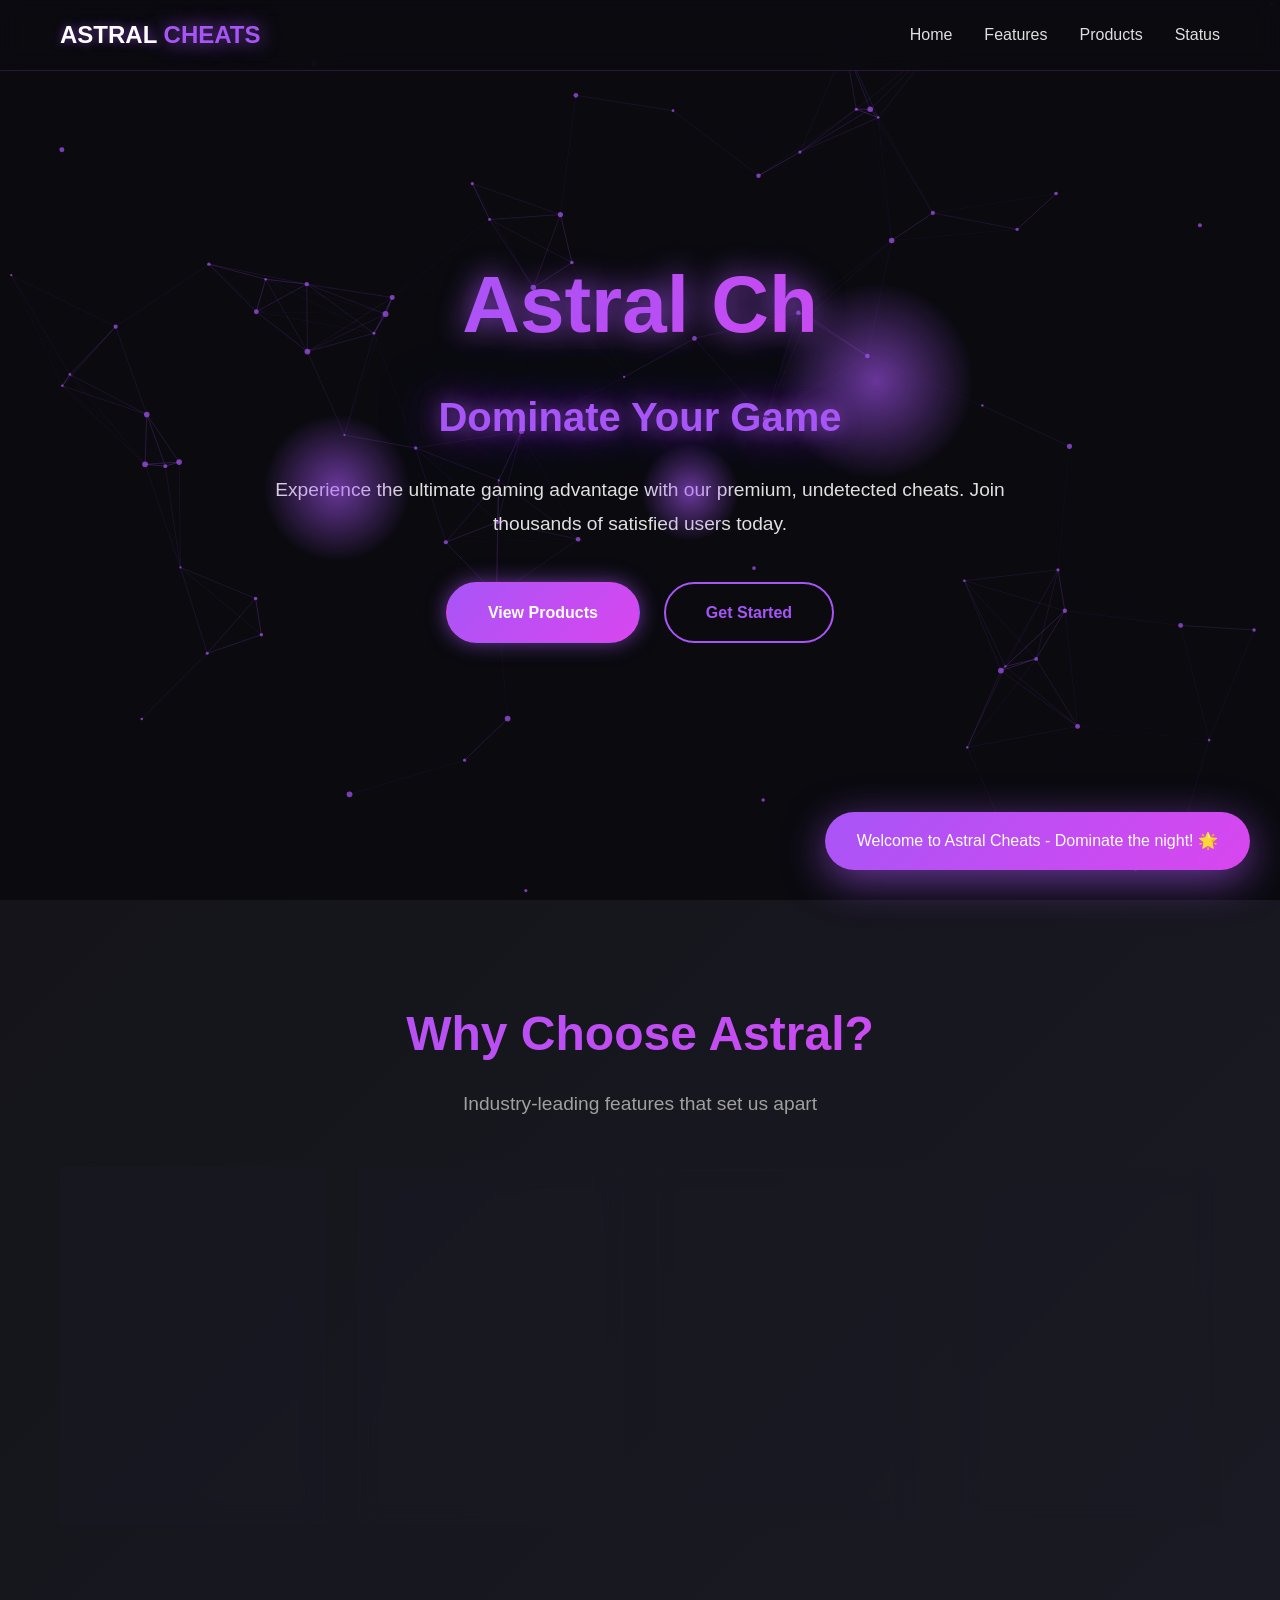
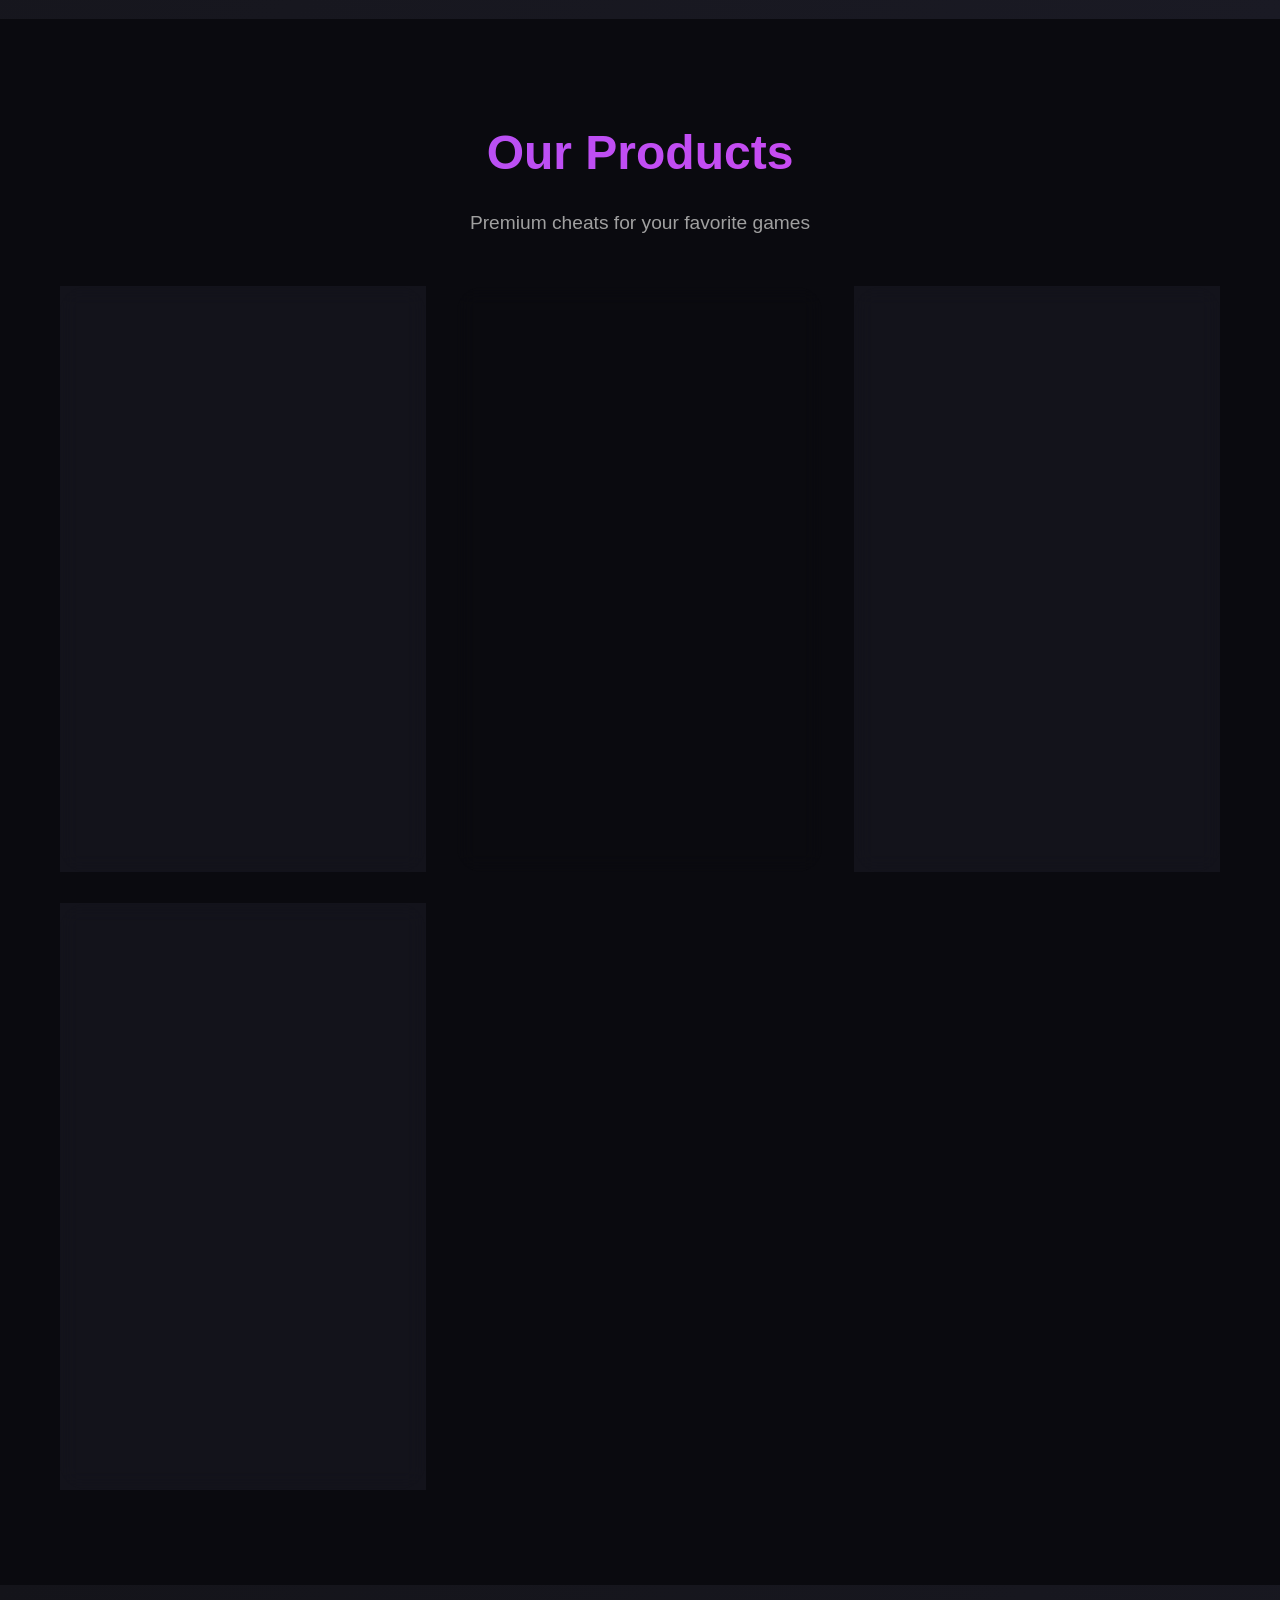
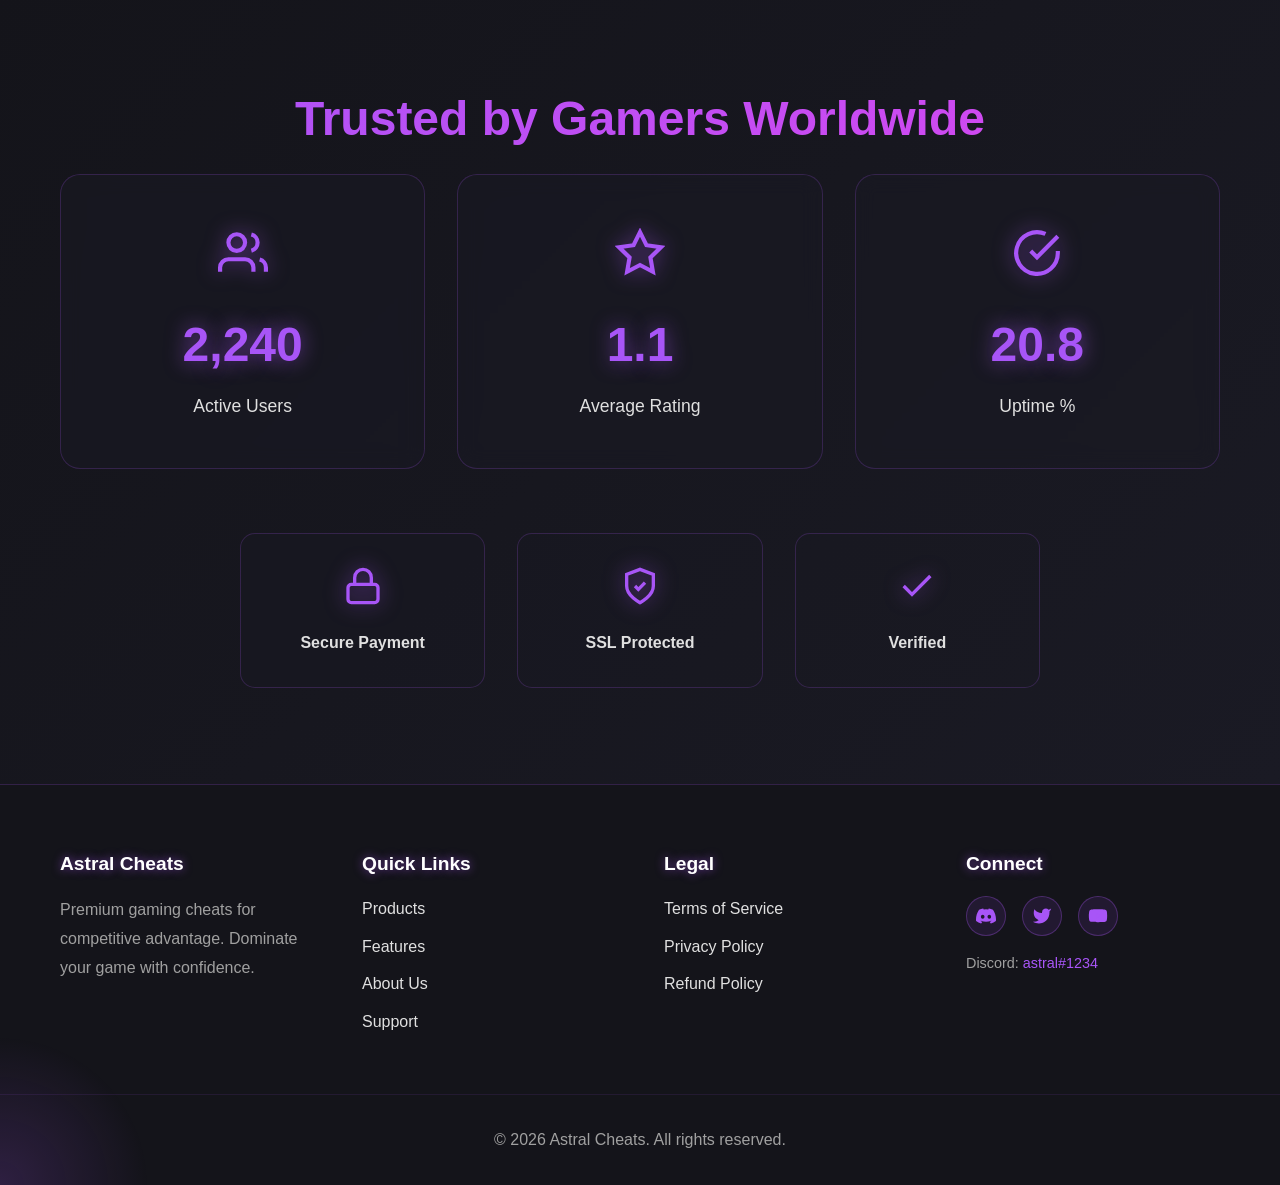
==== index.html @ a7a1352c "Add admin panel and status page with product management Co-authored-by: KonvyBBy <207408512+KonvyBBy" ====
<!DOCTYPE html>
<html lang="en">
<head>
    <meta charset="UTF-8">
    <meta name="viewport" content="width=device-width, initial-scale=1.0">
    <meta name="description" content="Astral Cheats - Premium gaming cheats with undetected features, 24/7 support, and regular updates. Dominate your game today!">
    <meta name="keywords" content="gaming cheats, undetected cheats, fortnite, valorant, apex legends, warzone">
    <meta name="author" content="Astral Cheats">
    <title>Astral Cheats - Dominate Your Game</title>
    <link rel="stylesheet" href="css/styles.css">
</head>
<body>
    <!-- Navigation -->
    <nav class="navbar" id="navbar">
        <div class="container nav-container">
            <div class="logo">
                <span class="logo-text">ASTRAL</span>
                <span class="logo-accent">CHEATS</span>
            </div>
            <ul class="nav-menu">
                <li><a href="#home" class="nav-link">Home</a></li>
                <li><a href="#features" class="nav-link">Features</a></li>
                <li><a href="#products" class="nav-link">Products</a></li>
                <li><a href="status.html" class="nav-link">Status</a></li>
            </ul>
        </div>
    </nav>

    <!-- Particle Background -->
    <canvas id="particles-canvas"></canvas>

    <!-- Hero Section -->
    <section id="home" class="hero">
        <div class="container hero-container">
            <div class="hero-content fade-in">
                <h1 class="hero-title">
                    <span class="typing-text">Astral Cheats</span>
                </h1>
                <h2 class="hero-subtitle glow-text">Dominate Your Game</h2>
                <p class="hero-description">Experience the ultimate gaming advantage with our premium, undetected cheats. Join thousands of satisfied users today.</p>
                <div class="hero-buttons">
                    <a href="#products" class="btn btn-primary pulse-glow">View Products</a>
                    <a href="#features" class="btn btn-secondary">Get Started</a>
                </div>
            </div>
            <div class="hero-decoration">
                <div class="floating-element element-1"></div>
                <div class="floating-element element-2"></div>
                <div class="floating-element element-3"></div>
            </div>
        </div>
    </section>

    <!-- Features Section -->
    <section id="features" class="features">
        <div class="container">
            <h2 class="section-title fade-in-up">Why Choose Astral?</h2>
            <p class="section-subtitle fade-in-up">Industry-leading features that set us apart</p>
            <div class="features-grid">
                <div class="feature-card fade-in-up" data-delay="0">
                    <div class="feature-icon">
                        <svg xmlns="http://www.w3.org/2000/svg" viewBox="0 0 24 24" fill="none" stroke="currentColor" stroke-width="2">
                            <path d="M12 22s8-4 8-10V5l-8-3-8 3v7c0 6 8 10 8 10z"/>
                        </svg>
                    </div>
                    <h3 class="feature-title">Undetected</h3>
                    <p class="feature-description">Advanced anti-cheat bypass technology keeps you safe while dominating the competition.</p>
                </div>
                <div class="feature-card fade-in-up" data-delay="1">
                    <div class="feature-icon">
                        <svg xmlns="http://www.w3.org/2000/svg" viewBox="0 0 24 24" fill="none" stroke="currentColor" stroke-width="2">
                            <circle cx="12" cy="12" r="10"/>
                            <polyline points="12 6 12 12 16 14"/>
                        </svg>
                    </div>
                    <h3 class="feature-title">24/7 Support</h3>
                    <p class="feature-description">Our dedicated support team is always available to help you with any questions or issues.</p>
                </div>
                <div class="feature-card fade-in-up" data-delay="2">
                    <div class="feature-icon">
                        <svg xmlns="http://www.w3.org/2000/svg" viewBox="0 0 24 24" fill="none" stroke="currentColor" stroke-width="2">
                            <polyline points="23 6 13.5 15.5 8.5 10.5 1 18"/>
                            <polyline points="17 6 23 6 23 12"/>
                        </svg>
                    </div>
                    <h3 class="feature-title">Regular Updates</h3>
                    <p class="feature-description">Constant updates and improvements to stay ahead of game patches and anti-cheat systems.</p>
                </div>
                <div class="feature-card fade-in-up" data-delay="3">
                    <div class="feature-icon">
                        <svg xmlns="http://www.w3.org/2000/svg" viewBox="0 0 24 24" fill="none" stroke="currentColor" stroke-width="2">
                            <path d="M14 2H6a2 2 0 0 0-2 2v16a2 2 0 0 0 2 2h12a2 2 0 0 0 2-2V8z"/>
                            <polyline points="14 2 14 8 20 8"/>
                            <line x1="16" y1="13" x2="8" y2="13"/>
                            <line x1="16" y1="17" x2="8" y2="17"/>
                            <polyline points="10 9 9 9 8 9"/>
                        </svg>
                    </div>
                    <h3 class="feature-title">Easy to Use</h3>
                    <p class="feature-description">Simple and intuitive interface with detailed guides to get you started in minutes.</p>
                </div>
            </div>
        </div>
    </section>

    <!-- Products Showcase -->
    <section id="products" class="products">
        <div class="container">
            <h2 class="section-title fade-in-up">Our Products</h2>
            <p class="section-subtitle fade-in-up">Premium cheats for your favorite games</p>
            <div class="products-grid">
                <div class="product-card fade-in-up" data-delay="0">
                    <div class="product-badge">Popular</div>
                    <div class="product-header">
                        <h3 class="product-title">Fortnite</h3>
                    </div>
                    <ul class="product-features">
                        <li>Aimbot with customizable FOV</li>
                        <li>ESP & Wallhacks</li>
                        <li>No Recoil & No Spread</li>
                        <li>Radar & Player Info</li>
                        <li>Auto-update system</li>
                    </ul>
                    <div class="product-price">
                        <span class="price-amount">$29.99</span>
                        <span class="price-period">/month</span>
                    </div>
                    <a href="#" class="btn btn-product">View Details</a>
                </div>
                <div class="product-card fade-in-up featured" data-delay="1">
                    <div class="product-badge featured-badge">Featured</div>
                    <div class="product-header">
                        <h3 class="product-title">Valorant</h3>
                    </div>
                    <ul class="product-features">
                        <li>Advanced Triggerbot</li>
                        <li>Bone Aimbot (Head/Body)</li>
                        <li>Agent ESP & Abilities</li>
                        <li>Recoil Control System</li>
                        <li>Stream-proof mode</li>
                    </ul>
                    <div class="product-price">
                        <span class="price-amount">$39.99</span>
                        <span class="price-period">/month</span>
                    </div>
                    <a href="#" class="btn btn-product">View Details</a>
                </div>
                <div class="product-card fade-in-up" data-delay="2">
                    <div class="product-badge">New</div>
                    <div class="product-header">
                        <h3 class="product-title">Apex Legends</h3>
                    </div>
                    <ul class="product-features">
                        <li>Smart Aimbot with prediction</li>
                        <li>Legend ESP & Health bars</li>
                        <li>Loot ESP with filters</li>
                        <li>Glow effects</li>
                        <li>Speed hack & fly mode</li>
                    </ul>
                    <div class="product-price">
                        <span class="price-amount">$34.99</span>
                        <span class="price-period">/month</span>
                    </div>
                    <a href="#" class="btn btn-product">View Details</a>
                </div>
                <div class="product-card fade-in-up" data-delay="3">
                    <div class="product-badge">Updated</div>
                    <div class="product-header">
                        <h3 class="product-title">Warzone</h3>
                    </div>
                    <ul class="product-features">
                        <li>Full ESP suite</li>
                        <li>Advanced Aimbot</li>
                        <li>2D/3D Radar</li>
                        <li>Vehicle ESP</li>
                        <li>No fog & weather control</li>
                    </ul>
                    <div class="product-price">
                        <span class="price-amount">$32.99</span>
                        <span class="price-period">/month</span>
                    </div>
                    <a href="#" class="btn btn-product">View Details</a>
                </div>
            </div>
        </div>
    </section>

    <!-- Trust Section -->
    <section id="trust" class="trust">
        <div class="container">
            <h2 class="section-title fade-in-up">Trusted by Gamers Worldwide</h2>
            <div class="trust-stats">
                <div class="stat-card fade-in-up" data-delay="0">
                    <div class="stat-icon">
                        <svg xmlns="http://www.w3.org/2000/svg" viewBox="0 0 24 24" fill="none" stroke="currentColor" stroke-width="2">
                            <path d="M17 21v-2a4 4 0 0 0-4-4H5a4 4 0 0 0-4 4v2"/>
                            <circle cx="9" cy="7" r="4"/>
                            <path d="M23 21v-2a4 4 0 0 0-3-3.87"/>
                            <path d="M16 3.13a4 4 0 0 1 0 7.75"/>
                        </svg>
                    </div>
                    <div class="stat-number" data-target="10000">0</div>
                    <div class="stat-label">Active Users</div>
                </div>
                <div class="stat-card fade-in-up" data-delay="1">
                    <div class="stat-icon">
                        <svg xmlns="http://www.w3.org/2000/svg" viewBox="0 0 24 24" fill="none" stroke="currentColor" stroke-width="2">
                            <polygon points="12 2 15.09 8.26 22 9.27 17 14.14 18.18 21.02 12 17.77 5.82 21.02 7 14.14 2 9.27 8.91 8.26 12 2"/>
                        </svg>
                    </div>
                    <div class="stat-number" data-target="4.9">0</div>
                    <div class="stat-label">Average Rating</div>
                </div>
                <div class="stat-card fade-in-up" data-delay="2">
                    <div class="stat-icon">
                        <svg xmlns="http://www.w3.org/2000/svg" viewBox="0 0 24 24" fill="none" stroke="currentColor" stroke-width="2">
                            <path d="M22 11.08V12a10 10 0 1 1-5.93-9.14"/>
                            <polyline points="22 4 12 14.01 9 11.01"/>
                        </svg>
                    </div>
                    <div class="stat-number" data-target="99.9">0</div>
                    <div class="stat-label">Uptime %</div>
                </div>
            </div>
            <div class="trust-badges">
                <div class="badge-card fade-in-up" data-delay="0">
                    <div class="badge-icon">
                        <svg xmlns="http://www.w3.org/2000/svg" viewBox="0 0 24 24" fill="none" stroke="currentColor" stroke-width="2">
                            <rect x="3" y="11" width="18" height="11" rx="2" ry="2"/>
                            <path d="M7 11V7a5 5 0 0 1 10 0v4"/>
                        </svg>
                    </div>
                    <p class="badge-text">Secure Payment</p>
                </div>
                <div class="badge-card fade-in-up" data-delay="1">
                    <div class="badge-icon">
                        <svg xmlns="http://www.w3.org/2000/svg" viewBox="0 0 24 24" fill="none" stroke="currentColor" stroke-width="2">
                            <path d="M12 22s8-4 8-10V5l-8-3-8 3v7c0 6 8 10 8 10z"/>
                            <path d="M9 12l2 2 4-4"/>
                        </svg>
                    </div>
                    <p class="badge-text">SSL Protected</p>
                </div>
                <div class="badge-card fade-in-up" data-delay="2">
                    <div class="badge-icon">
                        <svg xmlns="http://www.w3.org/2000/svg" viewBox="0 0 24 24" fill="none" stroke="currentColor" stroke-width="2">
                            <polyline points="20 6 9 17 4 12"/>
                        </svg>
                    </div>
                    <p class="badge-text">Verified</p>
                </div>
            </div>
        </div>
    </section>

    <!-- Footer -->
    <footer class="footer">
        <div class="container footer-container">
            <div class="footer-section">
                <h4 class="footer-title">Astral Cheats</h4>
                <p class="footer-description">Premium gaming cheats for competitive advantage. Dominate your game with confidence.</p>
            </div>
            <div class="footer-section">
                <h4 class="footer-title">Quick Links</h4>
                <ul class="footer-links">
                    <li><a href="#products">Products</a></li>
                    <li><a href="#features">Features</a></li>
                    <li><a href="#trust">About Us</a></li>
                    <li><a href="#support">Support</a></li>
                </ul>
            </div>
            <div class="footer-section">
                <h4 class="footer-title">Legal</h4>
                <ul class="footer-links">
                    <li><a href="#terms">Terms of Service</a></li>
                    <li><a href="#privacy">Privacy Policy</a></li>
                    <li><a href="#refund">Refund Policy</a></li>
                </ul>
            </div>
            <div class="footer-section">
                <h4 class="footer-title">Connect</h4>
                <div class="social-icons">
                    <a href="#" class="social-icon" aria-label="Discord">
                        <svg xmlns="http://www.w3.org/2000/svg" viewBox="0 0 24 24" fill="currentColor">
                            <path d="M20.317 4.37a19.791 19.791 0 0 0-4.885-1.515a.074.074 0 0 0-.079.037c-.21.375-.444.864-.608 1.25a18.27 18.27 0 0 0-5.487 0a12.64 12.64 0 0 0-.617-1.25a.077.077 0 0 0-.079-.037A19.736 19.736 0 0 0 3.677 4.37a.07.07 0 0 0-.032.027C.533 9.046-.32 13.58.099 18.057a.082.082 0 0 0 .031.057a19.9 19.9 0 0 0 5.993 3.03a.078.078 0 0 0 .084-.028a14.09 14.09 0 0 0 1.226-1.994a.076.076 0 0 0-.041-.106a13.107 13.107 0 0 1-1.872-.892a.077.077 0 0 1-.008-.128a10.2 10.2 0 0 0 .372-.292a.074.074 0 0 1 .077-.01c3.928 1.793 8.18 1.793 12.062 0a.074.074 0 0 1 .078.01c.12.098.246.198.373.292a.077.077 0 0 1-.006.127a12.299 12.299 0 0 1-1.873.892a.077.077 0 0 0-.041.107c.36.698.772 1.362 1.225 1.993a.076.076 0 0 0 .084.028a19.839 19.839 0 0 0 6.002-3.03a.077.077 0 0 0 .032-.054c.5-5.177-.838-9.674-3.549-13.66a.061.061 0 0 0-.031-.03zM8.02 15.33c-1.183 0-2.157-1.085-2.157-2.419c0-1.333.956-2.419 2.157-2.419c1.21 0 2.176 1.096 2.157 2.42c0 1.333-.956 2.418-2.157 2.418zm7.975 0c-1.183 0-2.157-1.085-2.157-2.419c0-1.333.955-2.419 2.157-2.419c1.21 0 2.176 1.096 2.157 2.42c0 1.333-.946 2.418-2.157 2.418z"/>
                        </svg>
                    </a>
                    <a href="#" class="social-icon" aria-label="Twitter">
                        <svg xmlns="http://www.w3.org/2000/svg" viewBox="0 0 24 24" fill="currentColor">
                            <path d="M23 3a10.9 10.9 0 0 1-3.14 1.53 4.48 4.48 0 0 0-7.86 3v1A10.66 10.66 0 0 1 3 4s-4 9 5 13a11.64 11.64 0 0 1-7 2c9 5 20 0 20-11.5a4.5 4.5 0 0 0-.08-.83A7.72 7.72 0 0 0 23 3z"/>
                        </svg>
                    </a>
                    <a href="#" class="social-icon" aria-label="YouTube">
                        <svg xmlns="http://www.w3.org/2000/svg" viewBox="0 0 24 24" fill="currentColor">
                            <path d="M22.54 6.42a2.78 2.78 0 0 0-1.94-2C18.88 4 12 4 12 4s-6.88 0-8.6.46a2.78 2.78 0 0 0-1.94 2A29 29 0 0 0 1 11.75a29 29 0 0 0 .46 5.33A2.78 2.78 0 0 0 3.4 19c1.72.46 8.6.46 8.6.46s6.88 0 8.6-.46a2.78 2.78 0 0 0 1.94-2a29 29 0 0 0 .46-5.25a29 29 0 0 0-.46-5.33z"/>
                            <polygon points="9.75 15.02 15.5 11.75 9.75 8.48 9.75 15.02"/>
                        </svg>
                    </a>
                </div>
                <p class="discord-link">Discord: <span class="copy-discord" data-clipboard="astral#1234">astral#1234</span></p>
            </div>
        </div>
        <div class="footer-bottom">
            <p>&copy; 2026 Astral Cheats. All rights reserved.</p>
        </div>
    </footer>

    <!-- Notification Toast -->
    <div id="notification-toast" class="notification-toast">
        <span id="toast-message"></span>
    </div>

    <!-- Cursor Glow -->
    <div id="cursor-glow"></div>

    <script src="js/script.js"></script>
</body>
</html>
---- css/styles.css ----
/* CSS Variables for Purple Theme */
:root {
    --primary-purple: #a855f7;
    --primary-purple-dark: #9333ea;
    --primary-purple-darker: #7e22ce;
    --accent-purple: #d946ef;
    --accent-pink: #c026d3;
    --bg-primary: #0a0a0f;
    --bg-secondary: #14141a;
    --bg-tertiary: #1a1a24;
    --text-primary: #ffffff;
    --text-secondary: #e0e0e0;
    --text-muted: #a0a0a0;
    --glow-purple: rgba(168, 85, 247, 0.6);
    --glow-purple-strong: rgba(168, 85, 247, 0.9);
    --gradient-primary: linear-gradient(135deg, var(--primary-purple) 0%, var(--accent-purple) 100%);
    --gradient-dark: linear-gradient(135deg, var(--bg-secondary) 0%, var(--bg-tertiary) 100%);
}

/* Reset & Base Styles */
* {
    margin: 0;
    padding: 0;
    box-sizing: border-box;
}

html {
    scroll-behavior: smooth;
    font-size: 16px;
}

body {
    font-family: 'Segoe UI', Tahoma, Geneva, Verdana, sans-serif;
    background-color: var(--bg-primary);
    color: var(--text-secondary);
    line-height: 1.6;
    overflow-x: hidden;
}

/* Particle Canvas Background */
#particles-canvas {
    position: fixed;
    top: 0;
    left: 0;
    width: 100%;
    height: 100%;
    z-index: -1;
    pointer-events: none;
}

/* Cursor Glow Effect */
#cursor-glow {
    position: fixed;
    width: 300px;
    height: 300px;
    border-radius: 50%;
    background: radial-gradient(circle, var(--glow-purple) 0%, transparent 70%);
    pointer-events: none;
    z-index: 9999;
    transform: translate(-50%, -50%);
    opacity: 0.3;
    transition: opacity 0.3s ease;
}

/* Container */
.container {
    max-width: 1200px;
    margin: 0 auto;
    padding: 0 20px;
}

/* Navbar */
.navbar {
    position: fixed;
    top: 0;
    left: 0;
    width: 100%;
    z-index: 1000;
    background: rgba(10, 10, 15, 0.8);
    backdrop-filter: blur(10px);
    border-bottom: 1px solid rgba(168, 85, 247, 0.2);
    transition: all 0.3s ease;
}

.navbar.scrolled {
    background: rgba(10, 10, 15, 0.95);
    box-shadow: 0 4px 20px var(--glow-purple);
}

.nav-container {
    display: flex;
    justify-content: space-between;
    align-items: center;
    padding: 1rem 20px;
}

.logo {
    font-size: 1.5rem;
    font-weight: 700;
}

.logo-text {
    color: var(--text-primary);
    text-shadow: 0 0 10px var(--glow-purple);
}

.logo-accent {
    color: var(--primary-purple);
    text-shadow: 0 0 20px var(--glow-purple-strong);
}

.nav-menu {
    display: flex;
    list-style: none;
    gap: 2rem;
}

.nav-link {
    color: var(--text-secondary);
    text-decoration: none;
    font-weight: 500;
    transition: all 0.3s ease;
    position: relative;
}

.nav-link::after {
    content: '';
    position: absolute;
    bottom: -5px;
    left: 0;
    width: 0;
    height: 2px;
    background: var(--gradient-primary);
    transition: width 0.3s ease;
}

.nav-link:hover {
    color: var(--primary-purple);
    text-shadow: 0 0 10px var(--glow-purple);
}

.nav-link:hover::after {
    width: 100%;
}

/* Hero Section */
.hero {
    min-height: 100vh;
    display: flex;
    align-items: center;
    position: relative;
    padding-top: 80px;
    overflow: hidden;
}

.hero-container {
    position: relative;
    z-index: 1;
}

.hero-content {
    text-align: center;
    max-width: 800px;
    margin: 0 auto;
}

.hero-title {
    font-size: clamp(3rem, 8vw, 5rem);
    font-weight: 900;
    margin-bottom: 1rem;
    color: var(--text-primary);
    text-shadow: 0 0 30px var(--glow-purple-strong);
}

.typing-text {
    display: inline-block;
    background: var(--gradient-primary);
    -webkit-background-clip: text;
    -webkit-text-fill-color: transparent;
    background-clip: text;
    animation: textGlow 2s ease-in-out infinite alternate;
}

.hero-subtitle {
    font-size: clamp(1.5rem, 4vw, 2.5rem);
    font-weight: 700;
    margin-bottom: 1.5rem;
    color: var(--primary-purple);
}

.glow-text {
    text-shadow: 0 0 20px var(--glow-purple),
                 0 0 40px var(--glow-purple),
                 0 0 60px var(--glow-purple);
    animation: pulseGlow 3s ease-in-out infinite;
}

.hero-description {
    font-size: 1.2rem;
    color: var(--text-secondary);
    margin-bottom: 2.5rem;
    line-height: 1.8;
}

.hero-buttons {
    display: flex;
    gap: 1.5rem;
    justify-content: center;
    flex-wrap: wrap;
}

/* Buttons */
.btn {
    display: inline-block;
    padding: 1rem 2.5rem;
    border-radius: 50px;
    text-decoration: none;
    font-weight: 600;
    font-size: 1rem;
    transition: all 0.3s ease;
    position: relative;
    overflow: hidden;
    border: 2px solid transparent;
}

.btn::before {
    content: '';
    position: absolute;
    top: 50%;
    left: 50%;
    width: 0;
    height: 0;
    border-radius: 50%;
    background: rgba(255, 255, 255, 0.1);
    transform: translate(-50%, -50%);
    transition: width 0.6s, height 0.6s;
}

.btn:active::before {
    width: 300px;
    height: 300px;
}

.btn-primary {
    background: var(--gradient-primary);
    color: var(--text-primary);
    box-shadow: 0 0 20px var(--glow-purple);
}

.btn-primary:hover {
    transform: translateY(-3px);
    box-shadow: 0 0 30px var(--glow-purple-strong),
                0 10px 30px rgba(168, 85, 247, 0.3);
}

.btn-secondary {
    background: transparent;
    color: var(--primary-purple);
    border: 2px solid var(--primary-purple);
}

.btn-secondary:hover {
    background: var(--primary-purple);
    color: var(--text-primary);
    box-shadow: 0 0 20px var(--glow-purple);
    transform: translateY(-3px);
}

.btn-product {
    width: 100%;
    background: var(--gradient-primary);
    color: var(--text-primary);
    box-shadow: 0 4px 15px var(--glow-purple);
}

.btn-product:hover {
    transform: translateY(-2px);
    box-shadow: 0 6px 25px var(--glow-purple-strong);
}

.pulse-glow {
    animation: pulseButton 2s ease-in-out infinite;
}

/* Hero Decorations */
.hero-decoration {
    position: absolute;
    top: 0;
    left: 0;
    width: 100%;
    height: 100%;
    pointer-events: none;
}

.floating-element {
    position: absolute;
    border-radius: 50%;
    background: radial-gradient(circle, var(--glow-purple) 0%, transparent 70%);
    animation: float 6s ease-in-out infinite;
}

.element-1 {
    width: 200px;
    height: 200px;
    top: 10%;
    right: 10%;
    animation-delay: 0s;
}

.element-2 {
    width: 150px;
    height: 150px;
    bottom: 20%;
    left: 5%;
    animation-delay: 2s;
}

.element-3 {
    width: 100px;
    height: 100px;
    top: 50%;
    left: 50%;
    animation-delay: 4s;
}

/* Section Styling */
section {
    padding: 6rem 0;
    position: relative;
}

.section-title {
    font-size: clamp(2rem, 5vw, 3rem);
    font-weight: 800;
    text-align: center;
    margin-bottom: 1rem;
    color: var(--text-primary);
    background: var(--gradient-primary);
    -webkit-background-clip: text;
    -webkit-text-fill-color: transparent;
    background-clip: text;
}

.section-subtitle {
    text-align: center;
    font-size: 1.2rem;
    color: var(--text-muted);
    margin-bottom: 3rem;
}

/* Features Section */
.features {
    background: var(--gradient-dark);
}

.features-grid {
    display: grid;
    grid-template-columns: repeat(auto-fit, minmax(250px, 1fr));
    gap: 2rem;
    margin-top: 3rem;
}

.feature-card {
    background: rgba(26, 26, 36, 0.6);
    backdrop-filter: blur(10px);
    border: 1px solid rgba(168, 85, 247, 0.2);
    border-radius: 20px;
    padding: 2.5rem 2rem;
    text-align: center;
    transition: all 0.4s ease;
    position: relative;
    overflow: hidden;
}

.feature-card::before {
    content: '';
    position: absolute;
    top: 0;
    left: 0;
    width: 100%;
    height: 100%;
    background: var(--gradient-primary);
    opacity: 0;
    transition: opacity 0.4s ease;
}

.feature-card:hover {
    transform: translateY(-10px);
    border-color: var(--primary-purple);
    box-shadow: 0 10px 40px var(--glow-purple);
}

.feature-card:hover::before {
    opacity: 0.05;
}

.feature-icon {
    width: 80px;
    height: 80px;
    margin: 0 auto 1.5rem;
    display: flex;
    align-items: center;
    justify-content: center;
    border-radius: 50%;
    background: var(--gradient-primary);
    box-shadow: 0 0 30px var(--glow-purple);
    transition: all 0.4s ease;
}

.feature-card:hover .feature-icon {
    transform: scale(1.1) rotateY(360deg);
}

.feature-icon svg {
    width: 40px;
    height: 40px;
    color: var(--text-primary);
}

.feature-title {
    font-size: 1.5rem;
    font-weight: 700;
    color: var(--text-primary);
    margin-bottom: 1rem;
}

.feature-description {
    color: var(--text-secondary);
    line-height: 1.8;
}

/* Products Section */
.products {
    background: var(--bg-primary);
}

.products-grid {
    display: grid;
    grid-template-columns: repeat(auto-fit, minmax(280px, 1fr));
    gap: 2rem;
    margin-top: 3rem;
}

.product-card {
    background: rgba(26, 26, 36, 0.6);
    backdrop-filter: blur(10px);
    border: 2px solid rgba(168, 85, 247, 0.2);
    border-radius: 25px;
    padding: 2rem;
    transition: all 0.4s ease;
    position: relative;
    overflow: hidden;
}

.product-card::after {
    content: '';
    position: absolute;
    top: -50%;
    left: -50%;
    width: 200%;
    height: 200%;
    background: conic-gradient(
        transparent,
        var(--primary-purple),
        transparent 30%
    );
    animation: rotateBorder 4s linear infinite;
    opacity: 0;
}

.product-card:hover::after {
    opacity: 0.3;
}

.product-card.featured {
    border-color: var(--accent-purple);
    background: linear-gradient(135deg, rgba(168, 85, 247, 0.1) 0%, rgba(217, 70, 239, 0.1) 100%);
}

.product-card:hover {
    transform: translateY(-10px) scale(1.02);
    border-color: var(--primary-purple);
    box-shadow: 0 15px 50px var(--glow-purple);
}

.product-badge {
    position: absolute;
    top: 20px;
    right: 20px;
    background: var(--gradient-primary);
    color: var(--text-primary);
    padding: 0.5rem 1rem;
    border-radius: 20px;
    font-size: 0.85rem;
    font-weight: 600;
    z-index: 1;
}

.featured-badge {
    background: linear-gradient(135deg, var(--accent-purple) 0%, var(--accent-pink) 100%);
    animation: pulseGlow 2s ease-in-out infinite;
}

.product-header {
    margin-bottom: 1.5rem;
}

.product-title {
    font-size: 2rem;
    font-weight: 800;
    color: var(--text-primary);
    margin-bottom: 0.5rem;
    background: var(--gradient-primary);
    -webkit-background-clip: text;
    -webkit-text-fill-color: transparent;
    background-clip: text;
}

.product-features {
    list-style: none;
    margin-bottom: 2rem;
    text-align: left;
}

.product-features li {
    padding: 0.75rem 0;
    color: var(--text-secondary);
    border-bottom: 1px solid rgba(168, 85, 247, 0.1);
    position: relative;
    padding-left: 1.5rem;
}

.product-features li::before {
    content: '✓';
    position: absolute;
    left: 0;
    color: var(--primary-purple);
    font-weight: 700;
}

.product-price {
    text-align: center;
    margin-bottom: 1.5rem;
}

.price-amount {
    font-size: 2.5rem;
    font-weight: 800;
    color: var(--primary-purple);
    text-shadow: 0 0 20px var(--glow-purple);
}

.price-period {
    font-size: 1rem;
    color: var(--text-muted);
}

/* Trust Section */
.trust {
    background: var(--gradient-dark);
}

.trust-stats {
    display: grid;
    grid-template-columns: repeat(auto-fit, minmax(250px, 1fr));
    gap: 2rem;
    margin-bottom: 4rem;
}

.stat-card {
    background: rgba(26, 26, 36, 0.6);
    backdrop-filter: blur(10px);
    border: 1px solid rgba(168, 85, 247, 0.2);
    border-radius: 20px;
    padding: 3rem 2rem;
    text-align: center;
    transition: all 0.4s ease;
}

.stat-card:hover {
    transform: translateY(-5px);
    border-color: var(--primary-purple);
    box-shadow: 0 10px 40px var(--glow-purple);
}

.stat-icon {
    width: 60px;
    height: 60px;
    margin: 0 auto 1.5rem;
    display: flex;
    align-items: center;
    justify-content: center;
}

.stat-icon svg {
    width: 50px;
    height: 50px;
    color: var(--primary-purple);
    filter: drop-shadow(0 0 10px var(--glow-purple));
}

.stat-number {
    font-size: 3rem;
    font-weight: 900;
    color: var(--primary-purple);
    text-shadow: 0 0 20px var(--glow-purple);
    margin-bottom: 0.5rem;
}

.stat-label {
    color: var(--text-secondary);
    font-size: 1.1rem;
}

.trust-badges {
    display: grid;
    grid-template-columns: repeat(auto-fit, minmax(200px, 1fr));
    gap: 2rem;
    max-width: 800px;
    margin: 0 auto;
}

.badge-card {
    display: flex;
    flex-direction: column;
    align-items: center;
    gap: 1rem;
    padding: 2rem;
    background: rgba(26, 26, 36, 0.4);
    border: 1px solid rgba(168, 85, 247, 0.2);
    border-radius: 15px;
    transition: all 0.3s ease;
}

.badge-card:hover {
    border-color: var(--primary-purple);
    box-shadow: 0 5px 20px var(--glow-purple);
}

.badge-icon svg {
    width: 40px;
    height: 40px;
    color: var(--primary-purple);
    filter: drop-shadow(0 0 10px var(--glow-purple));
}

.badge-text {
    color: var(--text-secondary);
    font-weight: 600;
}

/* Footer */
.footer {
    background: var(--bg-secondary);
    padding: 4rem 0 2rem;
    border-top: 1px solid rgba(168, 85, 247, 0.2);
}

.footer-container {
    display: grid;
    grid-template-columns: repeat(auto-fit, minmax(200px, 1fr));
    gap: 3rem;
    margin-bottom: 3rem;
}

.footer-title {
    color: var(--text-primary);
    font-size: 1.2rem;
    font-weight: 700;
    margin-bottom: 1rem;
    text-shadow: 0 0 10px var(--glow-purple);
}

.footer-description {
    color: var(--text-muted);
    line-height: 1.8;
}

.footer-links {
    list-style: none;
}

.footer-links li {
    margin-bottom: 0.75rem;
}

.footer-links a {
    color: var(--text-secondary);
    text-decoration: none;
    transition: all 0.3s ease;
}

.footer-links a:hover {
    color: var(--primary-purple);
    text-shadow: 0 0 10px var(--glow-purple);
    padding-left: 5px;
}

.social-icons {
    display: flex;
    gap: 1rem;
    margin-bottom: 1rem;
}

.social-icon {
    width: 40px;
    height: 40px;
    display: flex;
    align-items: center;
    justify-content: center;
    background: rgba(168, 85, 247, 0.1);
    border: 1px solid rgba(168, 85, 247, 0.3);
    border-radius: 50%;
    color: var(--primary-purple);
    transition: all 0.3s ease;
}

.social-icon:hover {
    background: var(--primary-purple);
    color: var(--text-primary);
    box-shadow: 0 0 20px var(--glow-purple);
    transform: translateY(-3px);
}

.social-icon svg {
    width: 20px;
    height: 20px;
}

.discord-link {
    color: var(--text-muted);
    font-size: 0.9rem;
}

.copy-discord {
    color: var(--primary-purple);
    cursor: pointer;
    transition: all 0.3s ease;
}

.copy-discord:hover {
    text-shadow: 0 0 10px var(--glow-purple);
}

.footer-bottom {
    text-align: center;
    padding-top: 2rem;
    border-top: 1px solid rgba(168, 85, 247, 0.1);
    color: var(--text-muted);
}

/* Notification Toast */
.notification-toast {
    position: fixed;
    bottom: 30px;
    right: 30px;
    background: var(--gradient-primary);
    color: var(--text-primary);
    padding: 1rem 2rem;
    border-radius: 50px;
    box-shadow: 0 10px 40px var(--glow-purple);
    z-index: 10000;
    transform: translateX(400px);
    transition: transform 0.5s ease;
}

.notification-toast.show {
    transform: translateX(0);
}

/* Animations */
@keyframes float {
    0%, 100% {
        transform: translateY(0) scale(1);
    }
    50% {
        transform: translateY(-30px) scale(1.05);
    }
}

@keyframes pulseGlow {
    0%, 100% {
        text-shadow: 0 0 20px var(--glow-purple),
                     0 0 40px var(--glow-purple);
    }
    50% {
        text-shadow: 0 0 30px var(--glow-purple-strong),
                     0 0 60px var(--glow-purple-strong),
                     0 0 80px var(--glow-purple-strong);
    }
}

@keyframes pulseButton {
    0%, 100% {
        box-shadow: 0 0 20px var(--glow-purple);
    }
    50% {
        box-shadow: 0 0 40px var(--glow-purple-strong),
                    0 0 60px var(--glow-purple);
    }
}

@keyframes textGlow {
    0% {
        filter: brightness(1);
    }
    100% {
        filter: brightness(1.3);
    }
}

@keyframes rotateBorder {
    0% {
        transform: rotate(0deg);
    }
    100% {
        transform: rotate(360deg);
    }
}

/* Fade In Animations */
.fade-in {
    opacity: 0;
    animation: fadeIn 1s ease-in forwards;
}

.fade-in-up {
    opacity: 0;
    transform: translateY(30px);
    transition: opacity 0.6s ease, transform 0.6s ease;
}

.fade-in-up.visible {
    opacity: 1;
    transform: translateY(0);
}

@keyframes fadeIn {
    to {
        opacity: 1;
    }
}

/* Responsive Design */
@media (max-width: 768px) {
    .nav-menu {
        gap: 1rem;
    }
    
    .hero-title {
        font-size: 2.5rem;
    }
    
    .hero-subtitle {
        font-size: 1.5rem;
    }
    
    .hero-buttons {
        flex-direction: column;
        align-items: center;
    }
    
    .btn {
        width: 100%;
        max-width: 300px;
    }
    
    .features-grid,
    .products-grid,
    .trust-stats {
        grid-template-columns: 1fr;
    }
    
    .footer-container {
        grid-template-columns: 1fr;
        text-align: center;
    }
    
    .social-icons {
        justify-content: center;
    }
    
    #cursor-glow {
        display: none;
    }
}

@media (min-width: 769px) and (max-width: 1024px) {
    .features-grid,
    .products-grid {
        grid-template-columns: repeat(2, 1fr);
    }
}

/* Accessibility */
@media (prefers-reduced-motion: reduce) {
    *,
    *::before,
    *::after {
        animation-duration: 0.01ms !important;
        animation-iteration-count: 1 !important;
        transition-duration: 0.01ms !important;
    }
}
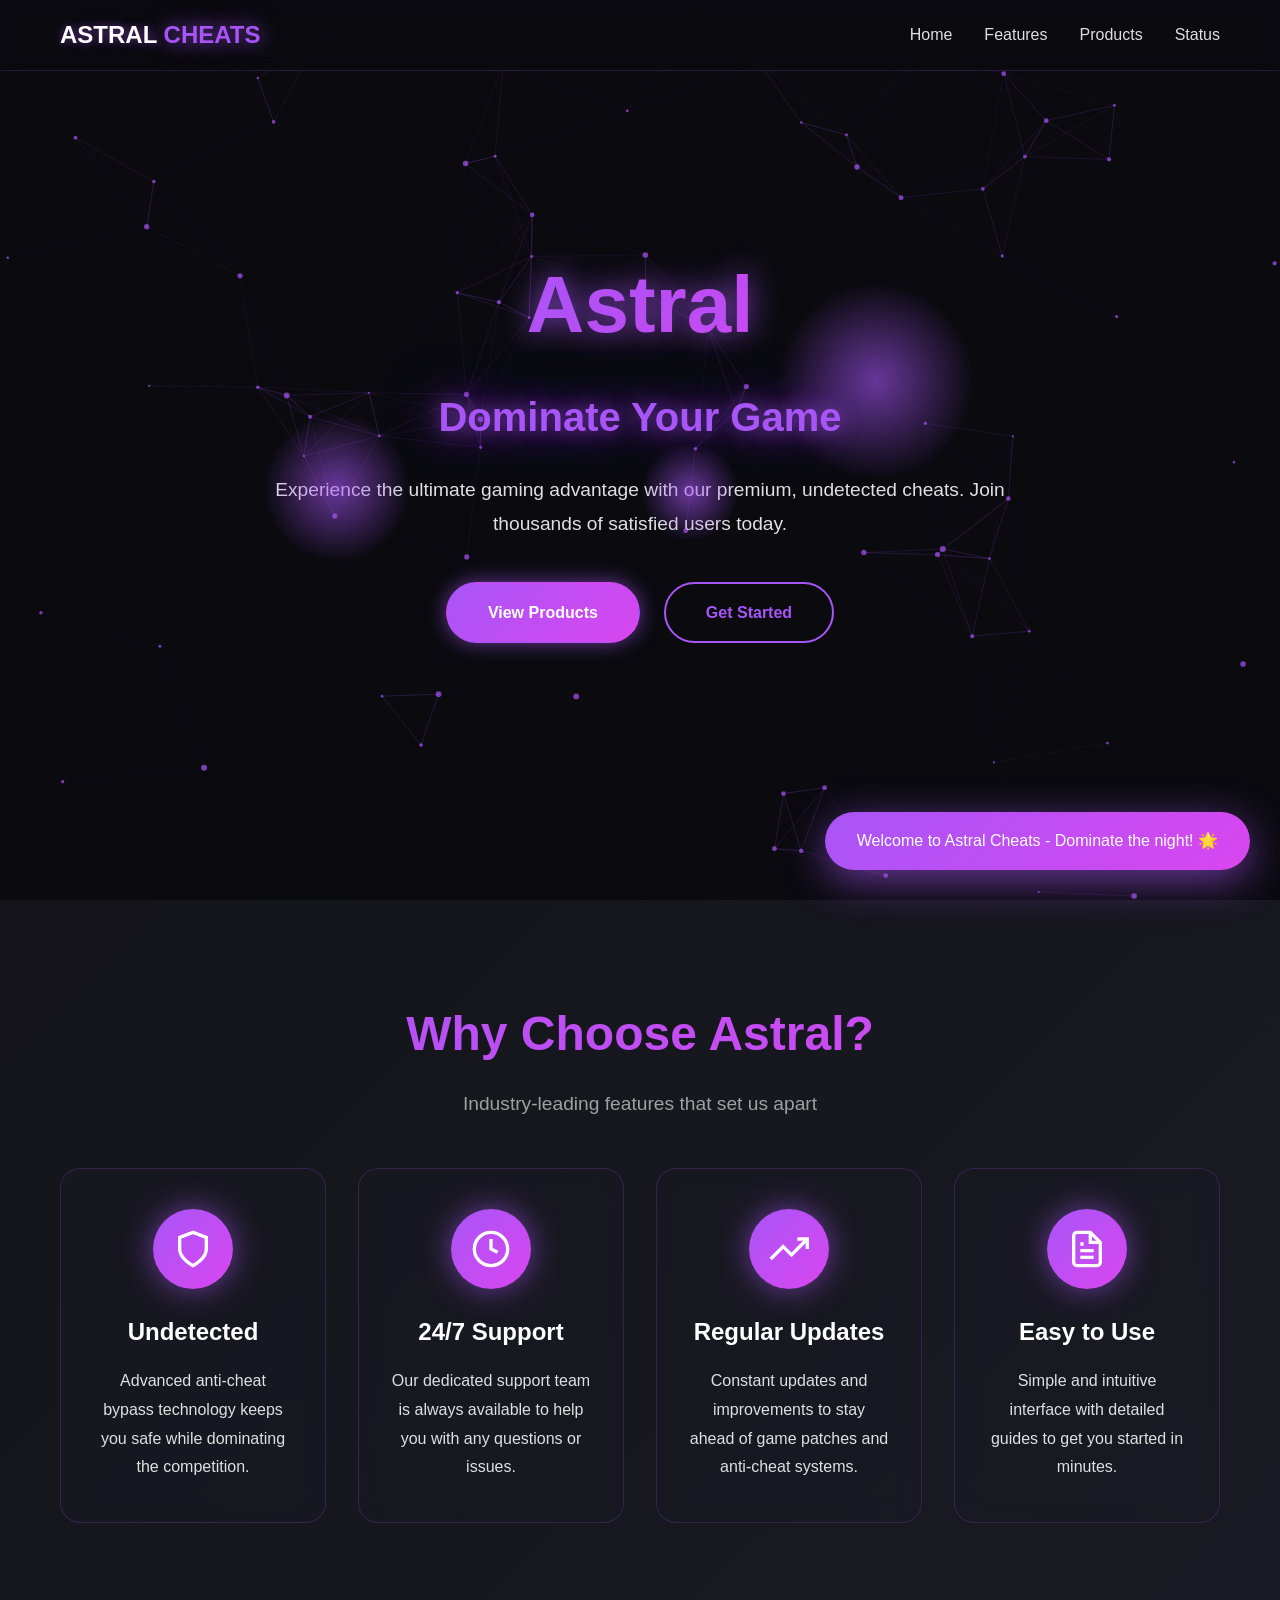
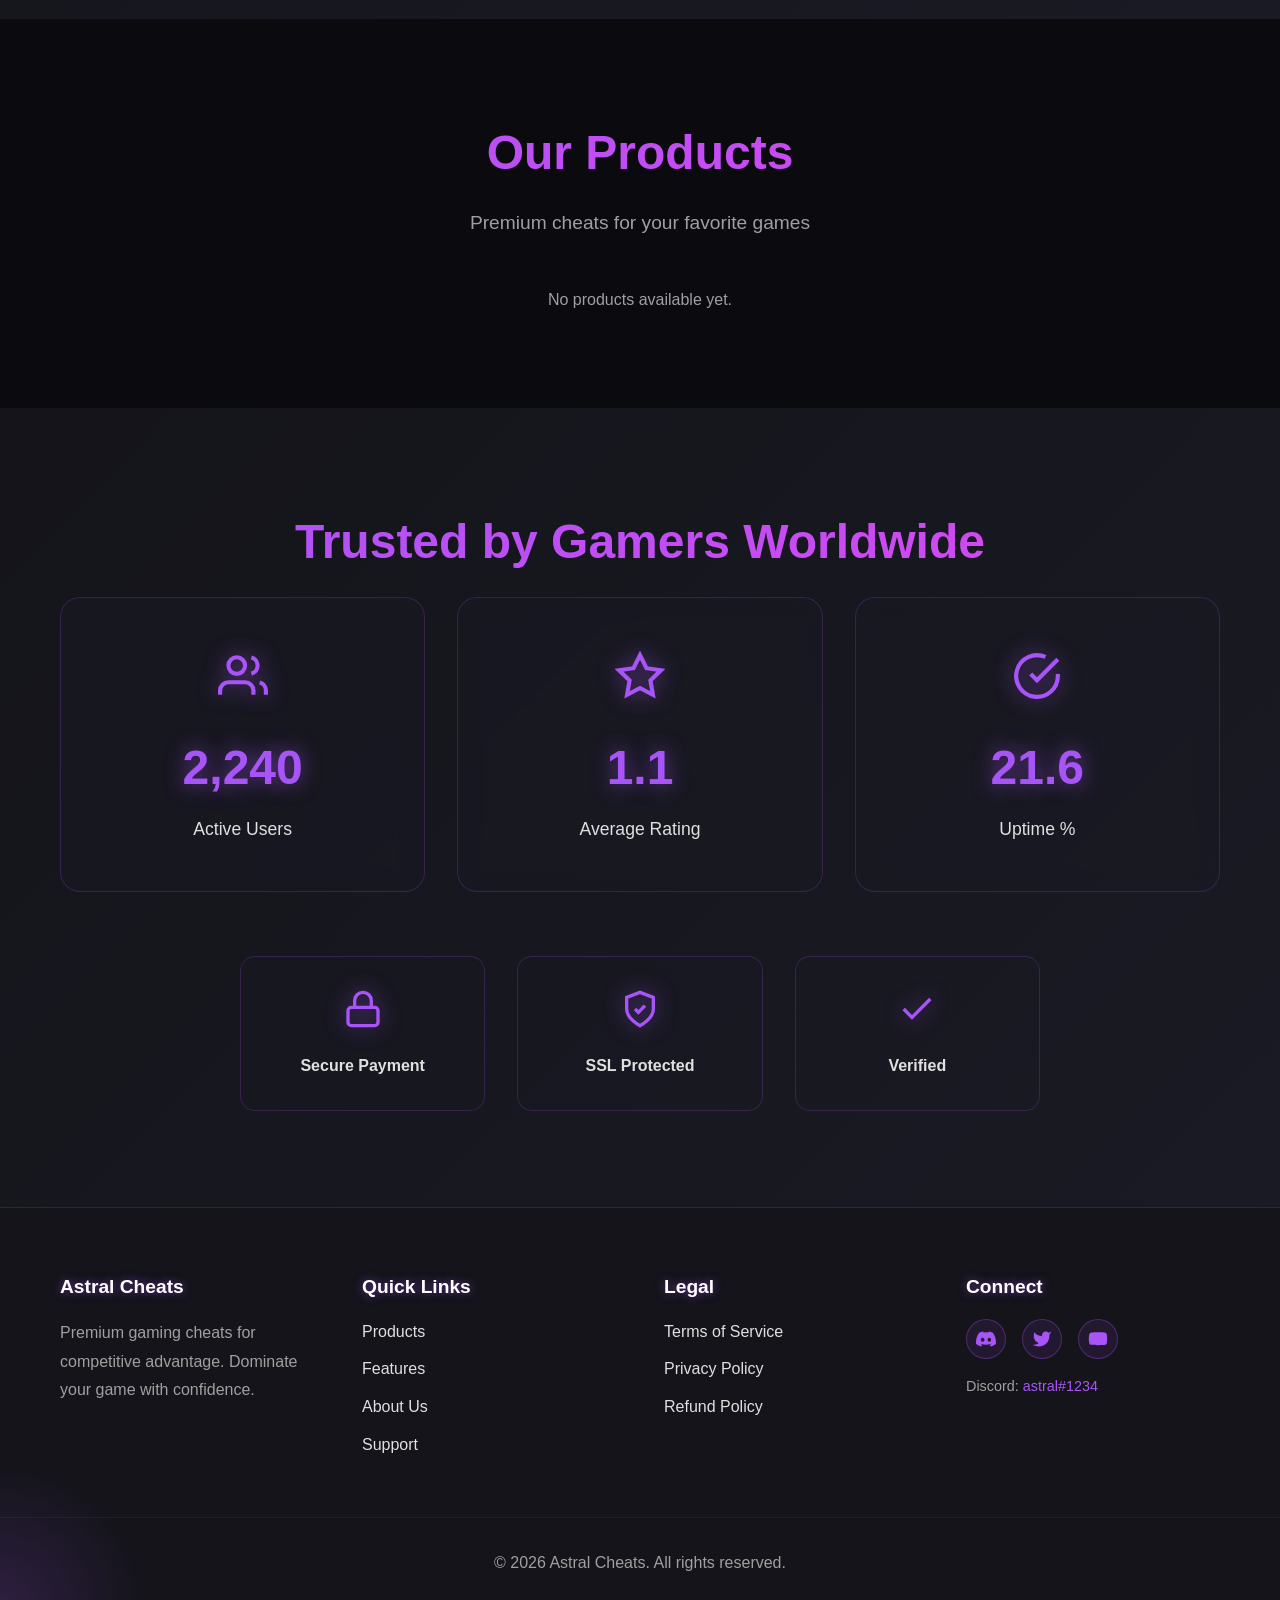
==== commit 7716b5a4: "Implement new product card design with modal, duration pricing, and discount popup Co-authored-by: K" ====
--- a/index.html
+++ b/index.html
@@ -108,82 +108,76 @@
         <div class="container">
             <h2 class="section-title fade-in-up">Our Products</h2>
             <p class="section-subtitle fade-in-up">Premium cheats for your favorite games</p>
-            <div class="products-grid">
-                <div class="product-card fade-in-up" data-delay="0">
-                    <div class="product-badge">Popular</div>
-                    <div class="product-header">
-                        <h3 class="product-title">Fortnite</h3>
-                    </div>
-                    <ul class="product-features">
-                        <li>Aimbot with customizable FOV</li>
-                        <li>ESP & Wallhacks</li>
-                        <li>No Recoil & No Spread</li>
-                        <li>Radar & Player Info</li>
-                        <li>Auto-update system</li>
-                    </ul>
-                    <div class="product-price">
-                        <span class="price-amount">$29.99</span>
-                        <span class="price-period">/month</span>
-                    </div>
-                    <a href="#" class="btn btn-product">View Details</a>
-                </div>
-                <div class="product-card fade-in-up featured" data-delay="1">
-                    <div class="product-badge featured-badge">Featured</div>
-                    <div class="product-header">
-                        <h3 class="product-title">Valorant</h3>
-                    </div>
-                    <ul class="product-features">
-                        <li>Advanced Triggerbot</li>
-                        <li>Bone Aimbot (Head/Body)</li>
-                        <li>Agent ESP & Abilities</li>
-                        <li>Recoil Control System</li>
-                        <li>Stream-proof mode</li>
-                    </ul>
-                    <div class="product-price">
-                        <span class="price-amount">$39.99</span>
-                        <span class="price-period">/month</span>
-                    </div>
-                    <a href="#" class="btn btn-product">View Details</a>
-                </div>
-                <div class="product-card fade-in-up" data-delay="2">
-                    <div class="product-badge">New</div>
-                    <div class="product-header">
-                        <h3 class="product-title">Apex Legends</h3>
-                    </div>
-                    <ul class="product-features">
-                        <li>Smart Aimbot with prediction</li>
-                        <li>Legend ESP & Health bars</li>
-                        <li>Loot ESP with filters</li>
-                        <li>Glow effects</li>
-                        <li>Speed hack & fly mode</li>
-                    </ul>
-                    <div class="product-price">
-                        <span class="price-amount">$34.99</span>
-                        <span class="price-period">/month</span>
-                    </div>
-                    <a href="#" class="btn btn-product">View Details</a>
-                </div>
-                <div class="product-card fade-in-up" data-delay="3">
-                    <div class="product-badge">Updated</div>
-                    <div class="product-header">
-                        <h3 class="product-title">Warzone</h3>
-                    </div>
-                    <ul class="product-features">
-                        <li>Full ESP suite</li>
-                        <li>Advanced Aimbot</li>
-                        <li>2D/3D Radar</li>
-                        <li>Vehicle ESP</li>
-                        <li>No fog & weather control</li>
-                    </ul>
-                    <div class="product-price">
-                        <span class="price-amount">$32.99</span>
-                        <span class="price-period">/month</span>
-                    </div>
-                    <a href="#" class="btn btn-product">View Details</a>
-                </div>
+            <div class="products-grid" id="products-grid">
+                <!-- Products will be dynamically loaded here -->
             </div>
         </div>
     </section>
+
+    <!-- Product Details Modal -->
+    <div id="product-details-modal" class="product-modal">
+        <div class="product-modal-overlay"></div>
+        <div class="product-modal-content">
+            <button class="product-modal-close" id="close-product-modal">&times;</button>
+            <div class="product-modal-body">
+                <div class="product-modal-header">
+                    <div class="product-modal-image-wrapper">
+                        <img id="modal-product-image" src="" alt="Product Image" />
+                        <div class="product-modal-badge" id="modal-product-badge"></div>
+                    </div>
+                    <div class="product-modal-info">
+                        <h2 id="modal-product-name"></h2>
+                        <div class="product-modal-meta">
+                            <div class="product-modal-status" id="modal-product-status"></div>
+                            <div class="product-modal-stats">
+                                <div class="stat-item">
+                                    <span class="stat-icon">⭐</span>
+                                    <span class="stat-value" id="modal-product-rating">4.8</span>
+                                </div>
+                                <div class="stat-item">
+                                    <span class="stat-icon">👥</span>
+                                    <span class="stat-value" id="modal-product-users">--</span>
+                                </div>
+                            </div>
+                        </div>
+                    </div>
+                </div>
+                <div class="product-modal-description" id="modal-product-description"></div>
+                <div class="product-modal-features">
+                    <h3>Features</h3>
+                    <ul id="modal-product-features"></ul>
+                </div>
+                <div class="product-modal-pricing">
+                    <h3>Select Duration</h3>
+                    <div class="duration-options" id="duration-options">
+                        <!-- Duration options will be loaded here -->
+                    </div>
+                    <div class="selected-price">
+                        <span class="price-label">Total:</span>
+                        <span class="price-value" id="selected-price">Select a duration</span>
+                    </div>
+                    <button class="btn btn-primary btn-large" id="purchase-btn" disabled>
+                        Purchase Now
+                    </button>
+                </div>
+            </div>
+        </div>
+    </div>
+
+    <!-- Discount Popup -->
+    <div id="discount-popup" class="discount-popup">
+        <div class="discount-popup-content">
+            <button class="discount-popup-close" id="close-discount-popup">&times;</button>
+            <div class="discount-popup-icon">🎉</div>
+            <h2>Welcome to Astral Cheats!</h2>
+            <p>Get <strong>10% OFF</strong> your first purchase</p>
+            <div class="discount-code">
+                <code id="discount-code-text">ASTRAL10</code>
+                <button class="btn-copy-code" id="copy-discount-code">Copy Code</button>
+            </div>
+            <p class="discount-note">Use this code at checkout</p>
+        </div>
+    </div>
 
     <!-- Trust Section -->
     <section id="trust" class="trust">
--- a/css/styles.css
+++ b/css/styles.css
@@ -892,6 +892,658 @@
     }
 }
 
+/* New Product Card Styles */
+.product-card-new {
+    background: rgba(26, 26, 36, 0.6);
+    backdrop-filter: blur(10px);
+    border: 2px solid rgba(168, 85, 247, 0.2);
+    border-radius: 20px;
+    overflow: hidden;
+    transition: all 0.4s ease;
+    position: relative;
+}
+
+.product-card-new:hover {
+    border-color: var(--primary-purple);
+    box-shadow: 0 10px 40px var(--glow-purple);
+    transform: translateY(-10px);
+}
+
+.product-badge-new {
+    position: absolute;
+    top: 15px;
+    right: 15px;
+    background: var(--gradient-primary);
+    color: var(--text-primary);
+    padding: 0.5rem 1rem;
+    border-radius: 20px;
+    font-weight: 600;
+    font-size: 0.85rem;
+    z-index: 10;
+    box-shadow: 0 4px 15px var(--glow-purple);
+}
+
+.product-badge-new.featured-badge {
+    background: linear-gradient(135deg, #f59e0b 0%, #dc2626 100%);
+    animation: pulseGlow 2s ease-in-out infinite;
+}
+
+.product-card-image {
+    width: 100%;
+    height: 200px;
+    overflow: hidden;
+    position: relative;
+}
+
+.product-card-image img {
+    width: 100%;
+    height: 100%;
+    object-fit: cover;
+    transition: transform 0.4s ease;
+}
+
+.product-card-new:hover .product-card-image img {
+    transform: scale(1.1);
+}
+
+.product-card-content {
+    padding: 1.5rem;
+}
+
+.product-card-title {
+    font-size: 1.5rem;
+    font-weight: 700;
+    color: var(--text-primary);
+    margin-bottom: 1rem;
+    text-shadow: 0 0 10px var(--glow-purple);
+}
+
+.product-card-stats {
+    display: flex;
+    gap: 1.5rem;
+    margin-bottom: 1rem;
+}
+
+.product-card-stats .stat-item {
+    display: flex;
+    align-items: center;
+    gap: 0.5rem;
+    font-size: 0.9rem;
+    color: var(--text-secondary);
+}
+
+.product-card-stats .stat-icon {
+    font-size: 1.1rem;
+}
+
+.product-card-stats .stat-value {
+    font-weight: 600;
+    color: var(--primary-purple);
+}
+
+.product-card-status {
+    display: inline-block;
+    padding: 0.4rem 1rem;
+    border-radius: 15px;
+    font-size: 0.85rem;
+    font-weight: 600;
+    margin-bottom: 1rem;
+}
+
+.product-card-status.status-working {
+    background: rgba(34, 197, 94, 0.2);
+    color: #22c55e;
+    border: 1px solid #22c55e;
+}
+
+.product-card-status.status-caution {
+    background: rgba(249, 115, 22, 0.2);
+    color: #f97316;
+    border: 1px solid #f97316;
+}
+
+.product-card-status.status-updating {
+    background: rgba(59, 130, 246, 0.2);
+    color: #3b82f6;
+    border: 1px solid #3b82f6;
+}
+
+.product-card-status.status-offline {
+    background: rgba(239, 68, 68, 0.2);
+    color: #ef4444;
+    border: 1px solid #ef4444;
+}
+
+.product-card-price {
+    margin-bottom: 1.5rem;
+}
+
+.product-card-price .price-label {
+    display: block;
+    font-size: 0.85rem;
+    color: var(--text-muted);
+    margin-bottom: 0.3rem;
+}
+
+.product-card-price .price-amount {
+    font-size: 2rem;
+    font-weight: 700;
+    color: var(--primary-purple);
+    text-shadow: 0 0 10px var(--glow-purple);
+}
+
+.btn-product-new {
+    width: 100%;
+    padding: 0.9rem 2rem;
+    background: var(--gradient-primary);
+    color: var(--text-primary);
+    border: none;
+    border-radius: 50px;
+    font-weight: 600;
+    font-size: 1rem;
+    cursor: pointer;
+    transition: all 0.3s ease;
+    box-shadow: 0 4px 15px var(--glow-purple);
+}
+
+.btn-product-new:hover {
+    transform: translateY(-2px);
+    box-shadow: 0 6px 25px var(--glow-purple-strong);
+}
+
+/* Product Details Modal */
+.product-modal {
+    display: none;
+    position: fixed;
+    top: 0;
+    left: 0;
+    width: 100%;
+    height: 100%;
+    z-index: 10000;
+    opacity: 0;
+    transition: opacity 0.3s ease;
+}
+
+.product-modal.show {
+    display: block;
+    opacity: 1;
+}
+
+.product-modal-overlay {
+    position: absolute;
+    top: 0;
+    left: 0;
+    width: 100%;
+    height: 100%;
+    background: rgba(0, 0, 0, 0.8);
+    backdrop-filter: blur(5px);
+}
+
+.product-modal-content {
+    position: relative;
+    max-width: 900px;
+    margin: 50px auto;
+    background: var(--bg-tertiary);
+    border: 2px solid rgba(168, 85, 247, 0.3);
+    border-radius: 25px;
+    max-height: 90vh;
+    overflow-y: auto;
+    animation: modalSlideIn 0.4s ease;
+}
+
+@keyframes modalSlideIn {
+    from {
+        transform: translateY(-50px);
+        opacity: 0;
+    }
+    to {
+        transform: translateY(0);
+        opacity: 1;
+    }
+}
+
+.product-modal-close {
+    position: absolute;
+    top: 20px;
+    right: 20px;
+    width: 40px;
+    height: 40px;
+    background: rgba(168, 85, 247, 0.2);
+    border: 2px solid var(--primary-purple);
+    border-radius: 50%;
+    color: var(--text-primary);
+    font-size: 1.5rem;
+    cursor: pointer;
+    transition: all 0.3s ease;
+    z-index: 10;
+}
+
+.product-modal-close:hover {
+    background: var(--primary-purple);
+    transform: rotate(90deg);
+}
+
+.product-modal-body {
+    padding: 2rem;
+}
+
+.product-modal-header {
+    display: grid;
+    grid-template-columns: 300px 1fr;
+    gap: 2rem;
+    margin-bottom: 2rem;
+}
+
+.product-modal-image-wrapper {
+    position: relative;
+}
+
+.product-modal-image-wrapper img {
+    width: 100%;
+    height: 250px;
+    object-fit: cover;
+    border-radius: 15px;
+    border: 2px solid rgba(168, 85, 247, 0.3);
+}
+
+.product-modal-badge {
+    position: absolute;
+    top: 10px;
+    right: 10px;
+    background: var(--gradient-primary);
+    padding: 0.4rem 0.8rem;
+    border-radius: 15px;
+    font-size: 0.8rem;
+    font-weight: 600;
+}
+
+.product-modal-info h2 {
+    font-size: 2.5rem;
+    color: var(--text-primary);
+    margin-bottom: 1rem;
+    text-shadow: 0 0 20px var(--glow-purple);
+}
+
+.product-modal-meta {
+    display: flex;
+    flex-direction: column;
+    gap: 1rem;
+}
+
+.product-modal-status {
+    display: inline-block;
+    padding: 0.5rem 1rem;
+    border-radius: 15px;
+    font-weight: 600;
+    width: fit-content;
+}
+
+.product-modal-status.status-working {
+    background: rgba(34, 197, 94, 0.2);
+    color: #22c55e;
+    border: 1px solid #22c55e;
+}
+
+.product-modal-status.status-caution {
+    background: rgba(249, 115, 22, 0.2);
+    color: #f97316;
+    border: 1px solid #f97316;
+}
+
+.product-modal-status.status-updating {
+    background: rgba(59, 130, 246, 0.2);
+    color: #3b82f6;
+    border: 1px solid #3b82f6;
+}
+
+.product-modal-status.status-offline {
+    background: rgba(239, 68, 68, 0.2);
+    color: #ef4444;
+    border: 1px solid #ef4444;
+}
+
+.product-modal-stats {
+    display: flex;
+    gap: 2rem;
+}
+
+.product-modal-stats .stat-item {
+    display: flex;
+    align-items: center;
+    gap: 0.5rem;
+    font-size: 1.1rem;
+}
+
+.product-modal-stats .stat-icon {
+    font-size: 1.3rem;
+}
+
+.product-modal-stats .stat-value {
+    font-weight: 600;
+    color: var(--primary-purple);
+}
+
+.product-modal-description {
+    color: var(--text-secondary);
+    line-height: 1.8;
+    margin-bottom: 2rem;
+    font-size: 1.05rem;
+}
+
+.product-modal-features {
+    margin-bottom: 2rem;
+}
+
+.product-modal-features h3 {
+    font-size: 1.5rem;
+    color: var(--text-primary);
+    margin-bottom: 1rem;
+}
+
+.product-modal-features ul {
+    list-style: none;
+    display: grid;
+    grid-template-columns: repeat(auto-fit, minmax(250px, 1fr));
+    gap: 0.8rem;
+}
+
+.product-modal-features li {
+    padding: 0.8rem 1rem;
+    background: rgba(168, 85, 247, 0.1);
+    border-left: 3px solid var(--primary-purple);
+    border-radius: 8px;
+    color: var(--text-secondary);
+}
+
+.product-modal-features li::before {
+    content: '✓ ';
+    color: var(--primary-purple);
+    font-weight: 700;
+    margin-right: 0.5rem;
+}
+
+.product-modal-pricing {
+    background: rgba(26, 26, 36, 0.6);
+    padding: 2rem;
+    border-radius: 15px;
+    border: 2px solid rgba(168, 85, 247, 0.2);
+}
+
+.product-modal-pricing h3 {
+    font-size: 1.5rem;
+    color: var(--text-primary);
+    margin-bottom: 1.5rem;
+    text-align: center;
+}
+
+.duration-options {
+    display: grid;
+    grid-template-columns: repeat(auto-fit, minmax(150px, 1fr));
+    gap: 1rem;
+    margin-bottom: 2rem;
+}
+
+.duration-option {
+    padding: 1.2rem;
+    background: rgba(168, 85, 247, 0.1);
+    border: 2px solid rgba(168, 85, 247, 0.3);
+    border-radius: 15px;
+    cursor: pointer;
+    transition: all 0.3s ease;
+    text-align: center;
+}
+
+.duration-option:hover {
+    border-color: var(--primary-purple);
+    transform: translateY(-3px);
+    box-shadow: 0 5px 20px var(--glow-purple);
+}
+
+.duration-option.selected {
+    background: var(--gradient-primary);
+    border-color: var(--primary-purple);
+    box-shadow: 0 5px 25px var(--glow-purple-strong);
+}
+
+.duration-header {
+    display: flex;
+    justify-content: space-between;
+    align-items: center;
+    margin-bottom: 0.5rem;
+}
+
+.duration-label {
+    font-weight: 600;
+    color: var(--text-primary);
+    font-size: 0.95rem;
+}
+
+.duration-discount {
+    background: #22c55e;
+    color: white;
+    padding: 0.2rem 0.5rem;
+    border-radius: 10px;
+    font-size: 0.75rem;
+    font-weight: 700;
+}
+
+.duration-price {
+    font-size: 1.5rem;
+    font-weight: 700;
+    color: var(--primary-purple);
+}
+
+.selected-price {
+    text-align: center;
+    margin-bottom: 1.5rem;
+    padding: 1rem;
+    background: rgba(168, 85, 247, 0.1);
+    border-radius: 10px;
+}
+
+.selected-price .price-label {
+    display: block;
+    font-size: 0.9rem;
+    color: var(--text-muted);
+    margin-bottom: 0.3rem;
+}
+
+.selected-price .price-value {
+    font-size: 2rem;
+    font-weight: 700;
+    color: var(--primary-purple);
+}
+
+.btn-large {
+    width: 100%;
+    padding: 1.2rem 2rem;
+    font-size: 1.1rem;
+}
+
+.btn-large:disabled {
+    opacity: 0.5;
+    cursor: not-allowed;
+}
+
+/* Discount Popup */
+.discount-popup {
+    display: none;
+    position: fixed;
+    top: 0;
+    left: 0;
+    width: 100%;
+    height: 100%;
+    z-index: 9999;
+    background: rgba(0, 0, 0, 0.7);
+    backdrop-filter: blur(5px);
+    opacity: 0;
+    transition: opacity 0.3s ease;
+}
+
+.discount-popup.show {
+    display: flex;
+    align-items: center;
+    justify-content: center;
+    opacity: 1;
+}
+
+.discount-popup-content {
+    background: var(--bg-tertiary);
+    border: 2px solid var(--primary-purple);
+    border-radius: 25px;
+    padding: 3rem;
+    max-width: 500px;
+    text-align: center;
+    position: relative;
+    animation: popupBounce 0.5s ease;
+    box-shadow: 0 20px 60px var(--glow-purple-strong);
+}
+
+@keyframes popupBounce {
+    0% {
+        transform: scale(0.8);
+        opacity: 0;
+    }
+    50% {
+        transform: scale(1.05);
+    }
+    100% {
+        transform: scale(1);
+        opacity: 1;
+    }
+}
+
+.discount-popup-close {
+    position: absolute;
+    top: 15px;
+    right: 15px;
+    width: 35px;
+    height: 35px;
+    background: transparent;
+    border: 2px solid var(--primary-purple);
+    border-radius: 50%;
+    color: var(--text-primary);
+    font-size: 1.3rem;
+    cursor: pointer;
+    transition: all 0.3s ease;
+}
+
+.discount-popup-close:hover {
+    background: var(--primary-purple);
+    transform: rotate(90deg);
+}
+
+.discount-popup-icon {
+    font-size: 4rem;
+    margin-bottom: 1rem;
+    animation: popupIconSpin 1s ease;
+}
+
+@keyframes popupIconSpin {
+    from {
+        transform: rotate(0deg) scale(0);
+    }
+    to {
+        transform: rotate(360deg) scale(1);
+    }
+}
+
+.discount-popup-content h2 {
+    font-size: 2rem;
+    color: var(--text-primary);
+    margin-bottom: 1rem;
+}
+
+.discount-popup-content p {
+    color: var(--text-secondary);
+    font-size: 1.1rem;
+    margin-bottom: 1.5rem;
+}
+
+.discount-popup-content strong {
+    color: var(--primary-purple);
+    font-size: 1.3rem;
+}
+
+.discount-code {
+    display: flex;
+    align-items: center;
+    justify-content: center;
+    gap: 1rem;
+    margin: 2rem 0;
+}
+
+.discount-code code {
+    background: rgba(168, 85, 247, 0.2);
+    border: 2px solid var(--primary-purple);
+    padding: 1rem 2rem;
+    border-radius: 15px;
+    font-size: 1.5rem;
+    font-weight: 700;
+    color: var(--primary-purple);
+    letter-spacing: 2px;
+}
+
+.btn-copy-code {
+    padding: 0.8rem 1.5rem;
+    background: var(--gradient-primary);
+    color: var(--text-primary);
+    border: none;
+    border-radius: 50px;
+    font-weight: 600;
+    cursor: pointer;
+    transition: all 0.3s ease;
+    box-shadow: 0 4px 15px var(--glow-purple);
+}
+
+.btn-copy-code:hover {
+    transform: translateY(-2px);
+    box-shadow: 0 6px 25px var(--glow-purple-strong);
+}
+
+.discount-note {
+    font-size: 0.9rem;
+    color: var(--text-muted);
+    margin-top: 1rem;
+}
+
+/* Responsive Modal Styles */
+@media (max-width: 768px) {
+    .product-modal-content {
+        margin: 20px;
+        max-height: 95vh;
+    }
+    
+    .product-modal-header {
+        grid-template-columns: 1fr;
+    }
+    
+    .product-modal-body {
+        padding: 1.5rem;
+    }
+    
+    .product-modal-info h2 {
+        font-size: 1.8rem;
+    }
+    
+    .duration-options {
+        grid-template-columns: 1fr;
+    }
+    
+    .discount-popup-content {
+        margin: 20px;
+        padding: 2rem;
+    }
+    
+    .discount-code {
+        flex-direction: column;
+    }
+    
+    .discount-code code {
+        font-size: 1.2rem;
+    }
+}
+
 /* Accessibility */
 @media (prefers-reduced-motion: reduce) {
     *,
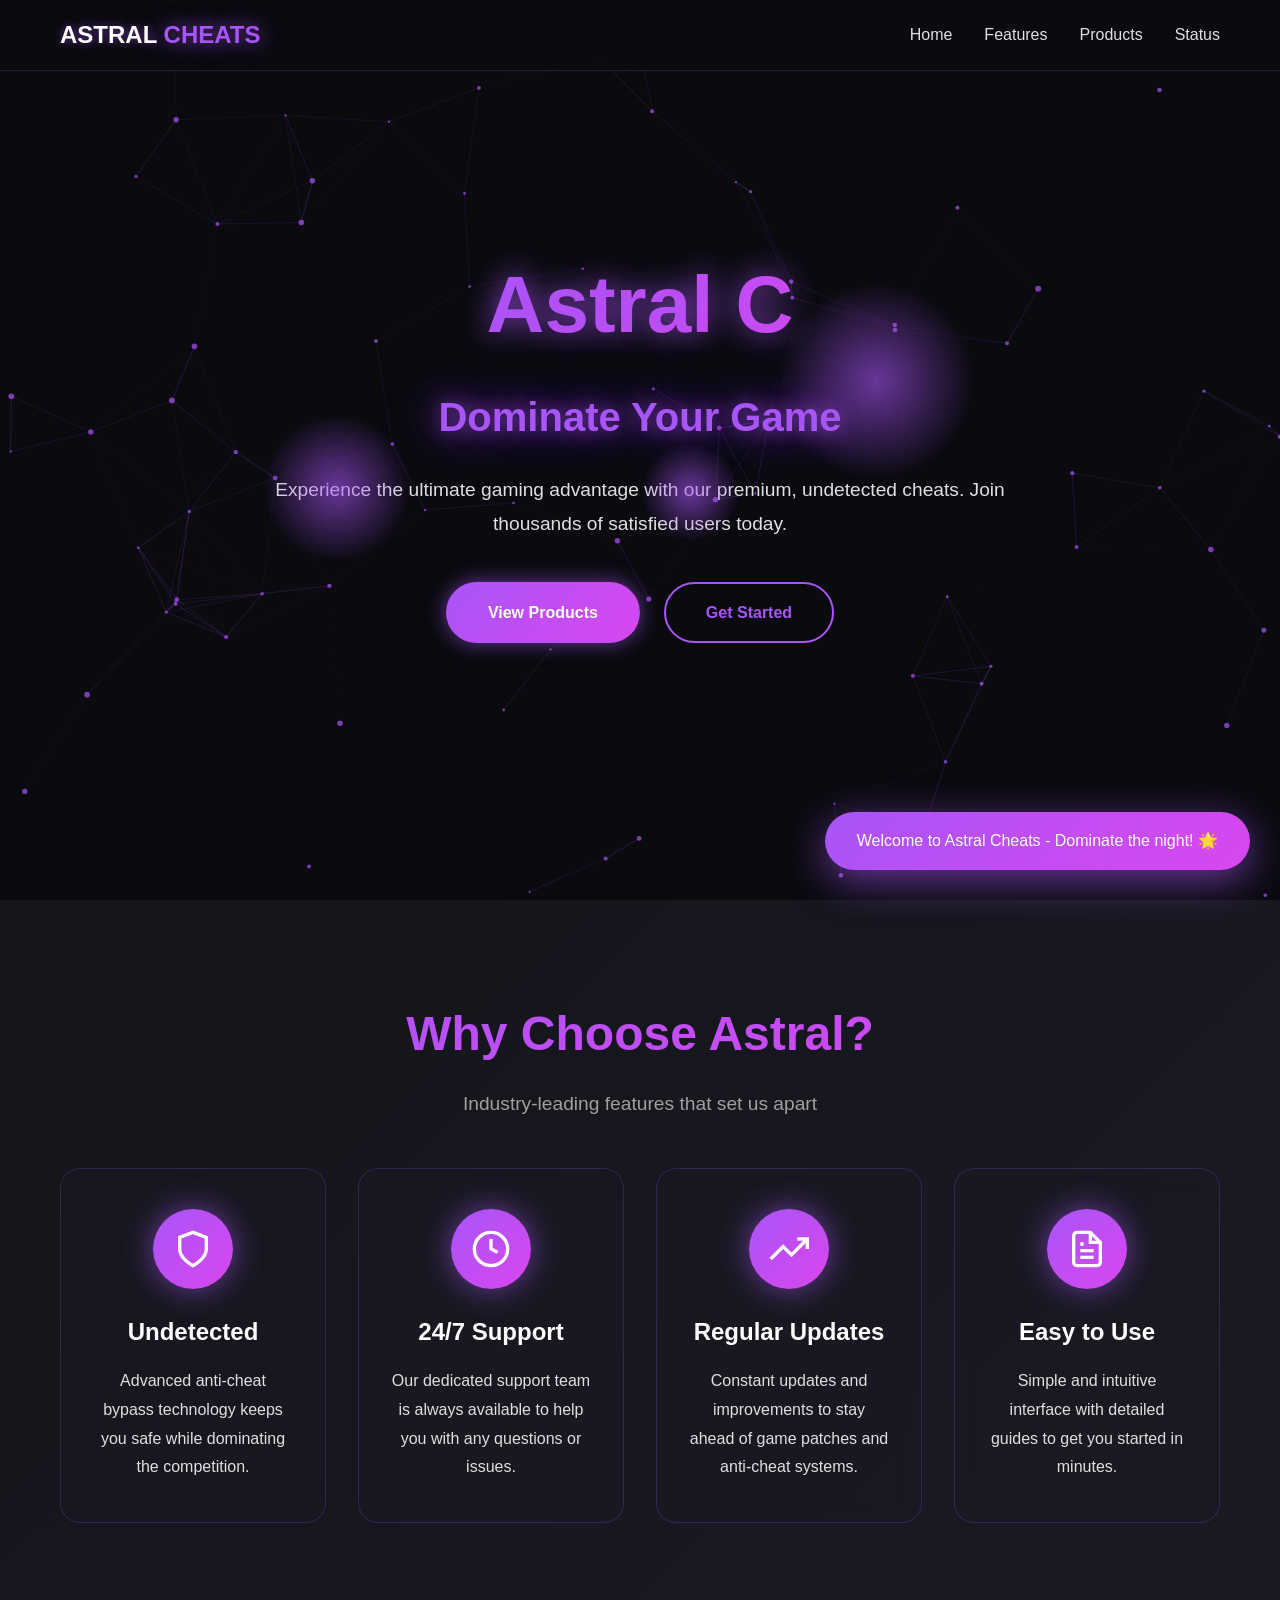
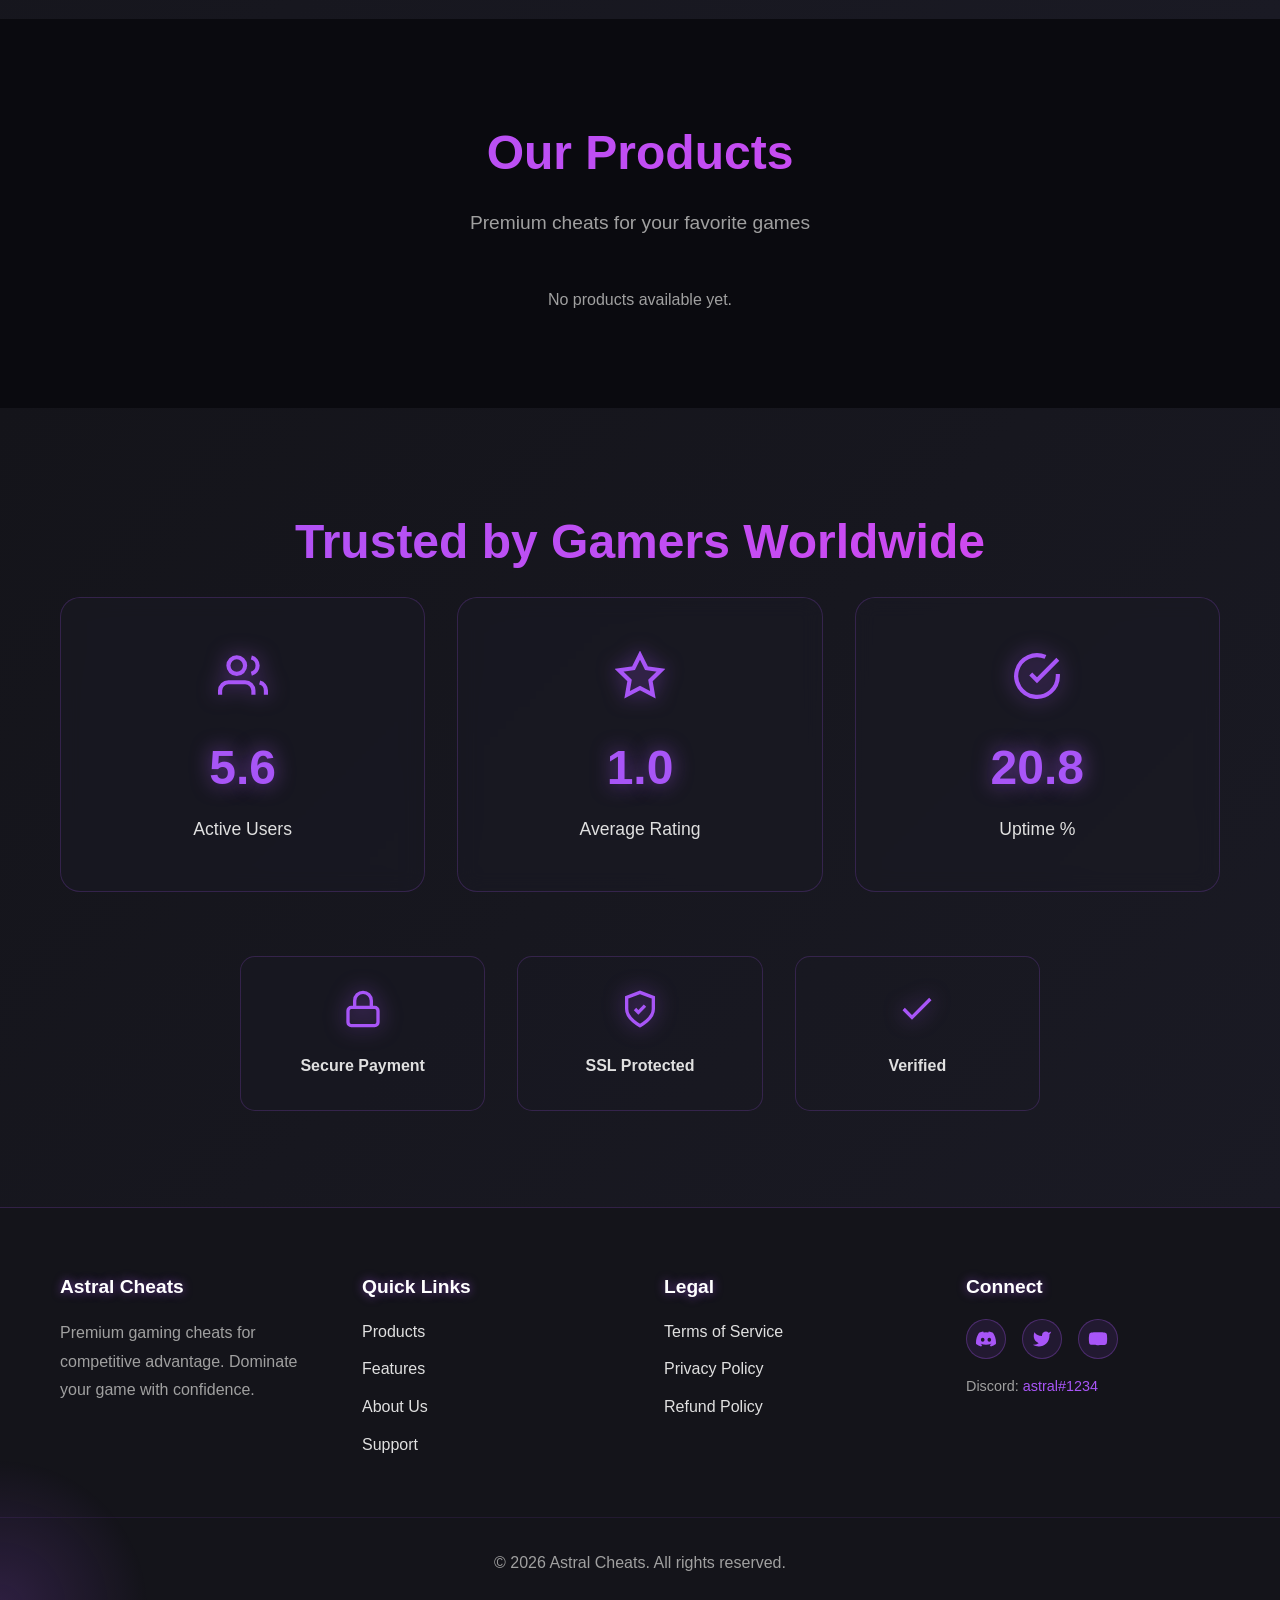
==== commit c23dd28e: "Remove rating and active users from product cards, update Trust Section stats Co-authored-by: KonvyB" ====
--- a/index.html
+++ b/index.html
@@ -193,7 +193,7 @@
                             <path d="M16 3.13a4 4 0 0 1 0 7.75"/>
                         </svg>
                     </div>
-                    <div class="stat-number" data-target="10000">0</div>
+                    <div class="stat-number">0</div>
                     <div class="stat-label">Active Users</div>
                 </div>
                 <div class="stat-card fade-in-up" data-delay="1">
@@ -202,7 +202,7 @@
                             <polygon points="12 2 15.09 8.26 22 9.27 17 14.14 18.18 21.02 12 17.77 5.82 21.02 7 14.14 2 9.27 8.91 8.26 12 2"/>
                         </svg>
                     </div>
-                    <div class="stat-number" data-target="4.9">0</div>
+                    <div class="stat-number" data-target="4.8">0</div>
                     <div class="stat-label">Average Rating</div>
                 </div>
                 <div class="stat-card fade-in-up" data-delay="2">
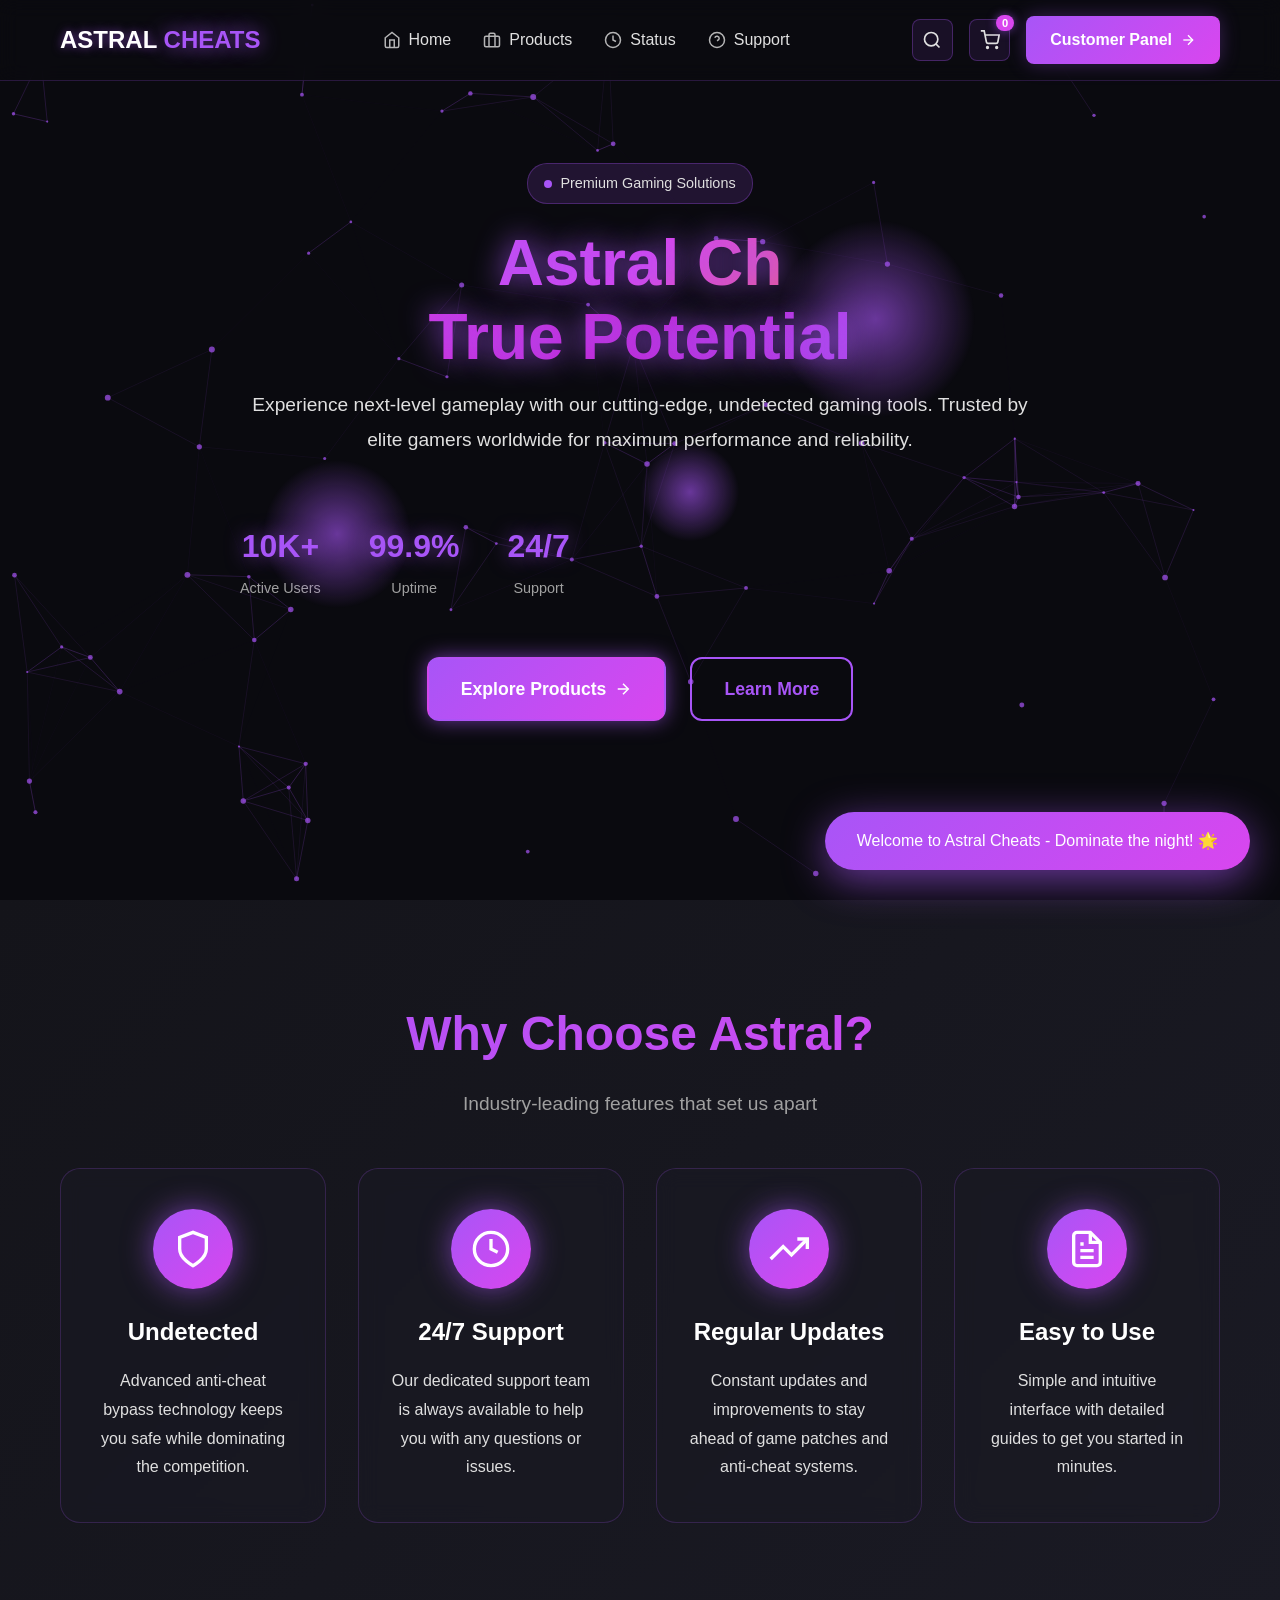
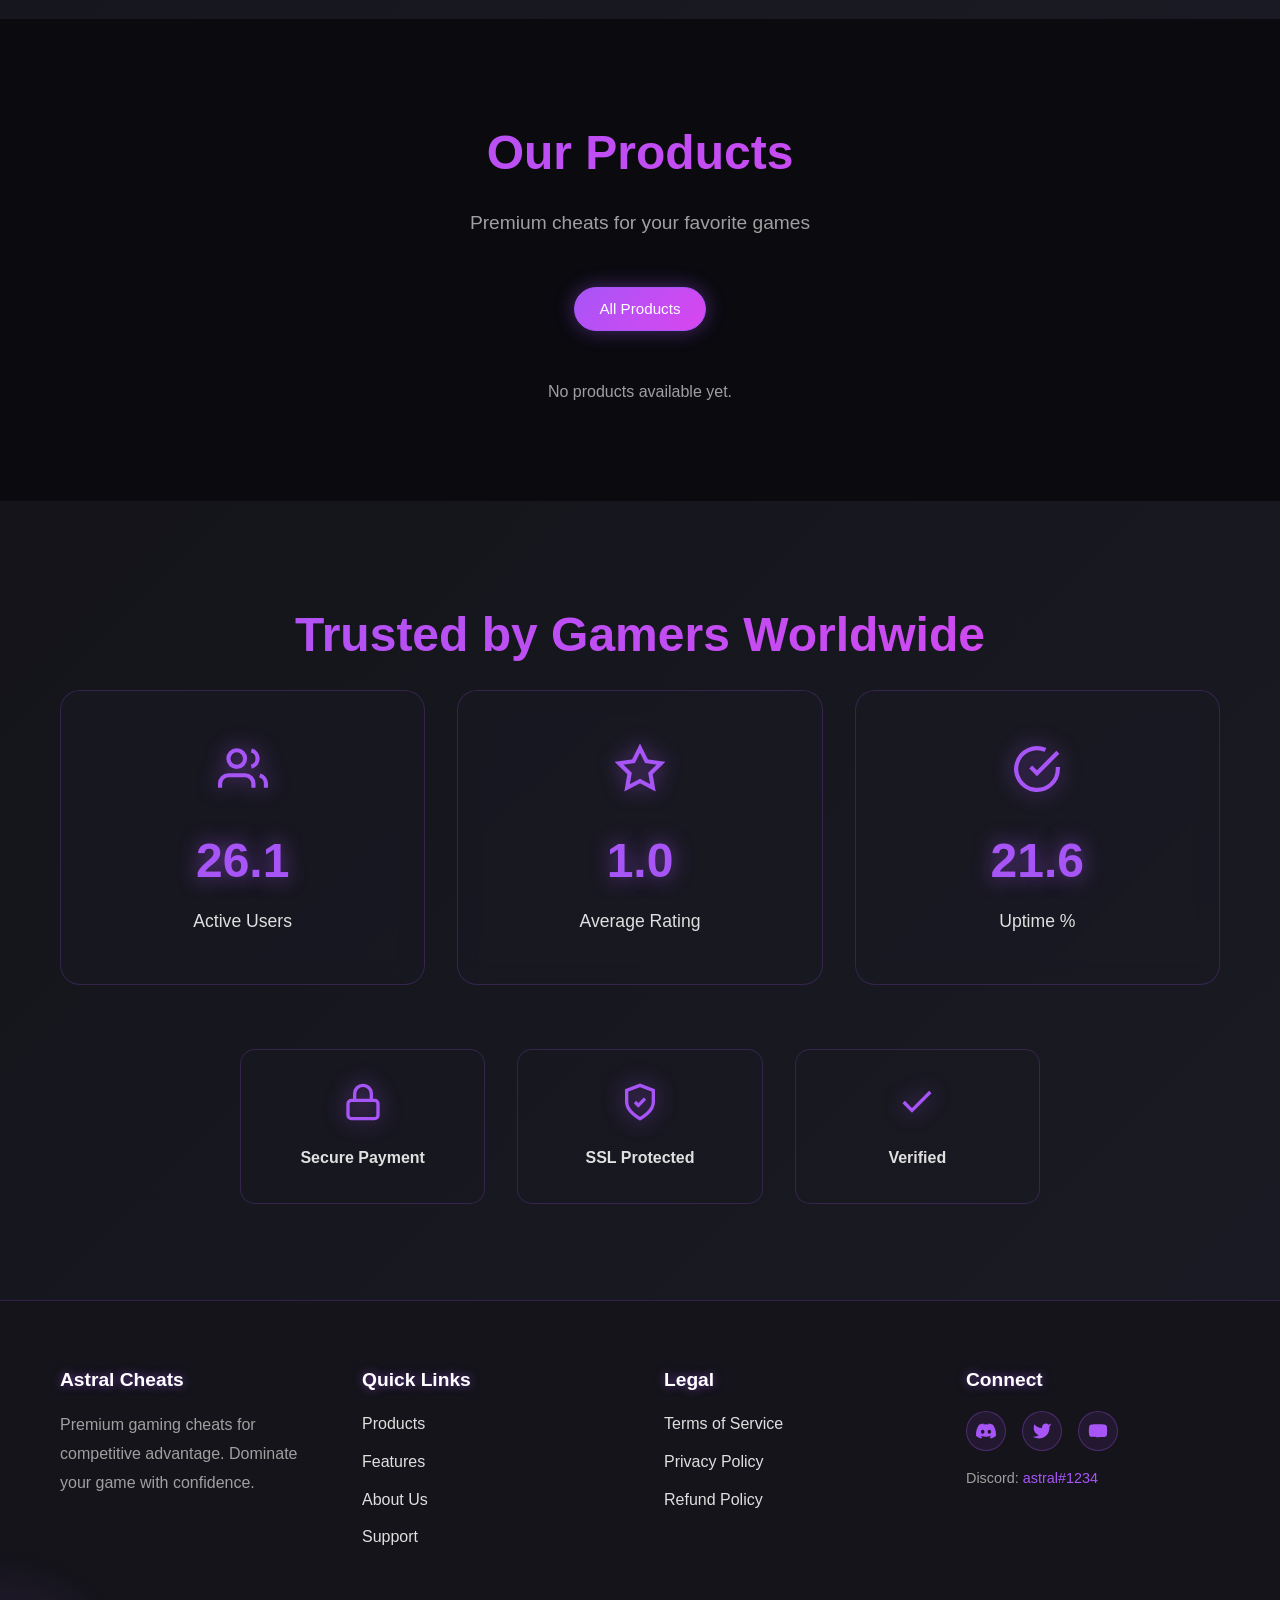
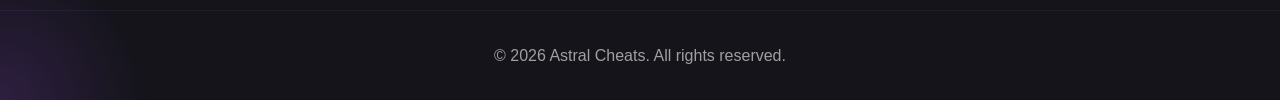
==== commit 8c90bf06: "Implement active users sync, navigation redesign, hero redesign, and category system Co-authored-by:" ====
--- a/index.html
+++ b/index.html
@@ -18,11 +18,72 @@
                 <span class="logo-accent">CHEATS</span>
             </div>
             <ul class="nav-menu">
-                <li><a href="#home" class="nav-link">Home</a></li>
-                <li><a href="#features" class="nav-link">Features</a></li>
-                <li><a href="#products" class="nav-link">Products</a></li>
-                <li><a href="status.html" class="nav-link">Status</a></li>
+                <li>
+                    <a href="#home" class="nav-link">
+                        <svg class="nav-icon" xmlns="http://www.w3.org/2000/svg" viewBox="0 0 24 24" fill="none" stroke="currentColor" stroke-width="2">
+                            <path d="M3 9l9-7 9 7v11a2 2 0 0 1-2 2H5a2 2 0 0 1-2-2z"/>
+                            <polyline points="9 22 9 12 15 12 15 22"/>
+                        </svg>
+                        <span>Home</span>
+                    </a>
+                </li>
+                <li>
+                    <a href="#products" class="nav-link">
+                        <svg class="nav-icon" xmlns="http://www.w3.org/2000/svg" viewBox="0 0 24 24" fill="none" stroke="currentColor" stroke-width="2">
+                            <rect x="2" y="7" width="20" height="14" rx="2" ry="2"/>
+                            <path d="M16 21V5a2 2 0 0 0-2-2h-4a2 2 0 0 0-2 2v16"/>
+                        </svg>
+                        <span>Products</span>
+                    </a>
+                </li>
+                <li>
+                    <a href="status.html" class="nav-link">
+                        <svg class="nav-icon" xmlns="http://www.w3.org/2000/svg" viewBox="0 0 24 24" fill="none" stroke="currentColor" stroke-width="2">
+                            <circle cx="12" cy="12" r="10"/>
+                            <path d="M12 6v6l4 2"/>
+                        </svg>
+                        <span>Status</span>
+                    </a>
+                </li>
+                <li>
+                    <a href="#" class="nav-link" id="support-link">
+                        <svg class="nav-icon" xmlns="http://www.w3.org/2000/svg" viewBox="0 0 24 24" fill="none" stroke="currentColor" stroke-width="2">
+                            <circle cx="12" cy="12" r="10"/>
+                            <path d="M9.09 9a3 3 0 0 1 5.83 1c0 2-3 3-3 3"/>
+                            <line x1="12" y1="17" x2="12.01" y2="17"/>
+                        </svg>
+                        <span>Support</span>
+                    </a>
+                </li>
             </ul>
+            <div class="nav-actions">
+                <button class="nav-action-btn" id="search-btn" aria-label="Search">
+                    <svg xmlns="http://www.w3.org/2000/svg" viewBox="0 0 24 24" fill="none" stroke="currentColor" stroke-width="2">
+                        <circle cx="11" cy="11" r="8"/>
+                        <path d="m21 21-4.35-4.35"/>
+                    </svg>
+                </button>
+                <button class="nav-action-btn cart-btn" id="cart-btn" aria-label="Shopping Cart">
+                    <svg xmlns="http://www.w3.org/2000/svg" viewBox="0 0 24 24" fill="none" stroke="currentColor" stroke-width="2">
+                        <circle cx="9" cy="21" r="1"/>
+                        <circle cx="20" cy="21" r="1"/>
+                        <path d="M1 1h4l2.68 13.39a2 2 0 0 0 2 1.61h9.72a2 2 0 0 0 2-1.61L23 6H6"/>
+                    </svg>
+                    <span class="cart-badge">0</span>
+                </button>
+                <a href="admin.html" class="btn-customer-panel">
+                    <span>Customer Panel</span>
+                    <svg xmlns="http://www.w3.org/2000/svg" viewBox="0 0 24 24" fill="none" stroke="currentColor" stroke-width="2">
+                        <line x1="5" y1="12" x2="19" y2="12"/>
+                        <polyline points="12 5 19 12 12 19"/>
+                    </svg>
+                </a>
+            </div>
+            <button class="mobile-menu-toggle" id="mobile-menu-toggle" aria-label="Toggle menu">
+                <span></span>
+                <span></span>
+                <span></span>
+            </button>
         </div>
     </nav>
 
@@ -33,14 +94,40 @@
     <section id="home" class="hero">
         <div class="container hero-container">
             <div class="hero-content fade-in">
+                <div class="hero-badge">
+                    <span class="badge-dot"></span>
+                    <span>Premium Gaming Solutions</span>
+                </div>
                 <h1 class="hero-title">
-                    <span class="typing-text">Astral Cheats</span>
+                    <span class="gradient-text typing-text">Unleash Your</span>
+                    <span class="gradient-text-alt">True Potential</span>
                 </h1>
-                <h2 class="hero-subtitle glow-text">Dominate Your Game</h2>
-                <p class="hero-description">Experience the ultimate gaming advantage with our premium, undetected cheats. Join thousands of satisfied users today.</p>
+                <p class="hero-description">Experience next-level gameplay with our cutting-edge, undetected gaming tools. Trusted by elite gamers worldwide for maximum performance and reliability.</p>
+                <div class="hero-stats">
+                    <div class="hero-stat">
+                        <div class="hero-stat-number">10K+</div>
+                        <div class="hero-stat-label">Active Users</div>
+                    </div>
+                    <div class="hero-stat">
+                        <div class="hero-stat-number">99.9%</div>
+                        <div class="hero-stat-label">Uptime</div>
+                    </div>
+                    <div class="hero-stat">
+                        <div class="hero-stat-number">24/7</div>
+                        <div class="hero-stat-label">Support</div>
+                    </div>
+                </div>
                 <div class="hero-buttons">
-                    <a href="#products" class="btn btn-primary pulse-glow">View Products</a>
-                    <a href="#features" class="btn btn-secondary">Get Started</a>
+                    <a href="#products" class="btn btn-primary btn-hero pulse-glow">
+                        <span>Explore Products</span>
+                        <svg xmlns="http://www.w3.org/2000/svg" viewBox="0 0 24 24" fill="none" stroke="currentColor" stroke-width="2">
+                            <line x1="5" y1="12" x2="19" y2="12"/>
+                            <polyline points="12 5 19 12 12 19"/>
+                        </svg>
+                    </a>
+                    <a href="#features" class="btn btn-secondary btn-hero">
+                        <span>Learn More</span>
+                    </a>
                 </div>
             </div>
             <div class="hero-decoration">
@@ -108,6 +195,13 @@
         <div class="container">
             <h2 class="section-title fade-in-up">Our Products</h2>
             <p class="section-subtitle fade-in-up">Premium cheats for your favorite games</p>
+            
+            <!-- Category Filter Tabs -->
+            <div class="category-tabs" id="category-tabs">
+                <button class="category-tab active" data-category="all">All Products</button>
+                <!-- Dynamic category tabs will be loaded here -->
+            </div>
+            
             <div class="products-grid" id="products-grid">
                 <!-- Products will be dynamically loaded here -->
             </div>
@@ -134,10 +228,6 @@
                                     <span class="stat-icon">⭐</span>
                                     <span class="stat-value" id="modal-product-rating">4.8</span>
                                 </div>
-                                <div class="stat-item">
-                                    <span class="stat-icon">👥</span>
-                                    <span class="stat-value" id="modal-product-users">--</span>
-                                </div>
                             </div>
                         </div>
                     </div>
--- a/css/styles.css
+++ b/css/styles.css
@@ -1554,3 +1554,396 @@
         transition-duration: 0.01ms !important;
     }
 }
+
+/* ==================== Enhanced Navigation Styles ==================== */
+
+.nav-link {
+    display: flex;
+    align-items: center;
+    gap: 0.5rem;
+}
+
+.nav-icon {
+    width: 18px;
+    height: 18px;
+    opacity: 0.8;
+    transition: all 0.3s ease;
+}
+
+.nav-link:hover .nav-icon {
+    opacity: 1;
+    transform: translateY(-2px);
+}
+
+.nav-actions {
+    display: flex;
+    align-items: center;
+    gap: 1rem;
+}
+
+.nav-action-btn {
+    background: rgba(168, 85, 247, 0.1);
+    border: 1px solid rgba(168, 85, 247, 0.3);
+    border-radius: 8px;
+    padding: 0.6rem;
+    cursor: pointer;
+    transition: all 0.3s ease;
+    display: flex;
+    align-items: center;
+    justify-content: center;
+    position: relative;
+}
+
+.nav-action-btn svg {
+    width: 20px;
+    height: 20px;
+    color: var(--text-secondary);
+    transition: all 0.3s ease;
+}
+
+.nav-action-btn:hover {
+    background: rgba(168, 85, 247, 0.2);
+    border-color: var(--primary-purple);
+    box-shadow: 0 0 15px rgba(168, 85, 247, 0.3);
+}
+
+.nav-action-btn:hover svg {
+    color: var(--primary-purple);
+}
+
+.cart-btn {
+    position: relative;
+}
+
+.cart-badge {
+    position: absolute;
+    top: -5px;
+    right: -5px;
+    background: var(--accent-purple);
+    color: white;
+    font-size: 0.7rem;
+    font-weight: 600;
+    padding: 2px 6px;
+    border-radius: 10px;
+    box-shadow: 0 0 10px var(--glow-purple);
+}
+
+.btn-customer-panel {
+    display: flex;
+    align-items: center;
+    gap: 0.5rem;
+    background: linear-gradient(135deg, var(--primary-purple), var(--accent-purple));
+    color: white;
+    padding: 0.7rem 1.5rem;
+    border-radius: 8px;
+    text-decoration: none;
+    font-weight: 600;
+    transition: all 0.3s ease;
+    box-shadow: 0 0 20px rgba(168, 85, 247, 0.3);
+}
+
+.btn-customer-panel svg {
+    width: 16px;
+    height: 16px;
+    transition: transform 0.3s ease;
+}
+
+.btn-customer-panel:hover {
+    transform: translateY(-2px);
+    box-shadow: 0 0 30px rgba(168, 85, 247, 0.5);
+}
+
+.btn-customer-panel:hover svg {
+    transform: translateX(3px);
+}
+
+.mobile-menu-toggle {
+    display: none;
+    flex-direction: column;
+    gap: 5px;
+    background: transparent;
+    border: none;
+    cursor: pointer;
+    padding: 0.5rem;
+}
+
+.mobile-menu-toggle span {
+    width: 25px;
+    height: 2px;
+    background: var(--primary-purple);
+    transition: all 0.3s ease;
+}
+
+/* ==================== Enhanced Hero Styles ==================== */
+
+.hero-badge {
+    display: inline-flex;
+    align-items: center;
+    gap: 0.5rem;
+    background: rgba(168, 85, 247, 0.15);
+    border: 1px solid rgba(168, 85, 247, 0.3);
+    padding: 0.5rem 1rem;
+    border-radius: 20px;
+    font-size: 0.9rem;
+    color: var(--text-secondary);
+    margin-bottom: 1.5rem;
+    animation: fadeInDown 0.8s ease;
+}
+
+.badge-dot {
+    width: 8px;
+    height: 8px;
+    background: var(--primary-purple);
+    border-radius: 50%;
+    animation: pulse 2s infinite;
+}
+
+.gradient-text {
+    background: linear-gradient(135deg, #a855f7 0%, #d946ef 50%, #f97316 100%);
+    -webkit-background-clip: text;
+    -webkit-text-fill-color: transparent;
+    background-clip: text;
+    display: block;
+    font-size: 4rem;
+    font-weight: 900;
+    line-height: 1.1;
+    margin-bottom: 0.2rem;
+}
+
+.gradient-text-alt {
+    background: linear-gradient(135deg, #d946ef 0%, #c026d3 50%, #a855f7 100%);
+    -webkit-background-clip: text;
+    -webkit-text-fill-color: transparent;
+    background-clip: text;
+    display: block;
+    font-size: 4rem;
+    font-weight: 900;
+    line-height: 1.1;
+}
+
+.hero-stats {
+    display: flex;
+    gap: 3rem;
+    margin: 2rem 0;
+    padding: 1.5rem 0;
+}
+
+.hero-stat {
+    text-align: center;
+}
+
+.hero-stat-number {
+    font-size: 2rem;
+    font-weight: 700;
+    color: var(--primary-purple);
+    text-shadow: 0 0 20px var(--glow-purple);
+}
+
+.hero-stat-label {
+    font-size: 0.9rem;
+    color: var(--text-muted);
+    margin-top: 0.3rem;
+}
+
+.btn-hero {
+    padding: 1rem 2rem;
+    font-size: 1.1rem;
+    font-weight: 600;
+    border-radius: 12px;
+    display: inline-flex;
+    align-items: center;
+    gap: 0.5rem;
+}
+
+.btn-hero svg {
+    width: 18px;
+    height: 18px;
+    transition: transform 0.3s ease;
+}
+
+.btn-hero:hover svg {
+    transform: translateX(5px);
+}
+
+/* ==================== Category Tabs Styles ==================== */
+
+.category-tabs {
+    display: flex;
+    gap: 1rem;
+    margin: 2rem 0;
+    flex-wrap: wrap;
+    justify-content: center;
+}
+
+.category-tab {
+    background: rgba(168, 85, 247, 0.1);
+    border: 1px solid rgba(168, 85, 247, 0.3);
+    color: var(--text-secondary);
+    padding: 0.8rem 1.5rem;
+    border-radius: 25px;
+    cursor: pointer;
+    font-weight: 500;
+    transition: all 0.3s ease;
+    font-size: 0.95rem;
+}
+
+.category-tab:hover {
+    background: rgba(168, 85, 247, 0.2);
+    border-color: var(--primary-purple);
+    color: var(--text-primary);
+    transform: translateY(-2px);
+    box-shadow: 0 4px 15px rgba(168, 85, 247, 0.2);
+}
+
+.category-tab.active {
+    background: linear-gradient(135deg, var(--primary-purple), var(--accent-purple));
+    border-color: var(--primary-purple);
+    color: white;
+    box-shadow: 0 0 20px rgba(168, 85, 247, 0.4);
+}
+
+/* ==================== Enhanced Product Modal Styles ==================== */
+
+.product-modal-stats {
+    display: flex;
+    gap: 1.5rem;
+    align-items: center;
+    margin-top: 1rem;
+}
+
+.stat-item {
+    display: flex;
+    align-items: center;
+    gap: 0.5rem;
+    padding: 0.5rem 1rem;
+    background: rgba(168, 85, 247, 0.1);
+    border-radius: 20px;
+    border: 1px solid rgba(168, 85, 247, 0.2);
+}
+
+.stat-icon {
+    font-size: 1.2rem;
+}
+
+.stat-value {
+    font-weight: 600;
+    color: var(--text-primary);
+}
+
+/* ==================== Responsive Styles for New Elements ==================== */
+
+@media (max-width: 1024px) {
+    .nav-actions {
+        gap: 0.5rem;
+    }
+    
+    .btn-customer-panel span {
+        display: none;
+    }
+    
+    .btn-customer-panel {
+        padding: 0.7rem;
+    }
+    
+    .gradient-text,
+    .gradient-text-alt {
+        font-size: 3rem;
+    }
+    
+    .hero-stats {
+        gap: 2rem;
+    }
+}
+
+@media (max-width: 768px) {
+    .mobile-menu-toggle {
+        display: flex;
+    }
+    
+    .nav-menu {
+        position: absolute;
+        top: 100%;
+        left: 0;
+        width: 100%;
+        background: rgba(10, 10, 15, 0.98);
+        flex-direction: column;
+        gap: 0;
+        padding: 0;
+        max-height: 0;
+        overflow: hidden;
+        transition: max-height 0.3s ease;
+        border-bottom: 1px solid rgba(168, 85, 247, 0.2);
+    }
+    
+    .nav-menu.active {
+        max-height: 400px;
+    }
+    
+    .nav-menu li {
+        border-bottom: 1px solid rgba(168, 85, 247, 0.1);
+    }
+    
+    .nav-menu .nav-link {
+        display: flex;
+        padding: 1rem 1.5rem;
+    }
+    
+    .nav-actions {
+        display: none;
+    }
+    
+    .gradient-text,
+    .gradient-text-alt {
+        font-size: 2.5rem;
+    }
+    
+    .hero-stats {
+        flex-direction: column;
+        gap: 1rem;
+    }
+    
+    .hero-stat {
+        text-align: left;
+    }
+    
+    .hero-buttons {
+        flex-direction: column;
+        gap: 1rem;
+    }
+    
+    .btn-hero {
+        width: 100%;
+        justify-content: center;
+    }
+    
+    .category-tabs {
+        overflow-x: auto;
+        justify-content: flex-start;
+        padding-bottom: 0.5rem;
+    }
+}
+
+/* ==================== Animation Keyframes ==================== */
+
+@keyframes fadeInDown {
+    from {
+        opacity: 0;
+        transform: translateY(-20px);
+    }
+    to {
+        opacity: 1;
+        transform: translateY(0);
+    }
+}
+
+@keyframes pulse {
+    0%, 100% {
+        opacity: 1;
+        box-shadow: 0 0 0 0 rgba(168, 85, 247, 0.7);
+    }
+    50% {
+        opacity: 0.8;
+        box-shadow: 0 0 0 8px rgba(168, 85, 247, 0);
+    }
+}
+
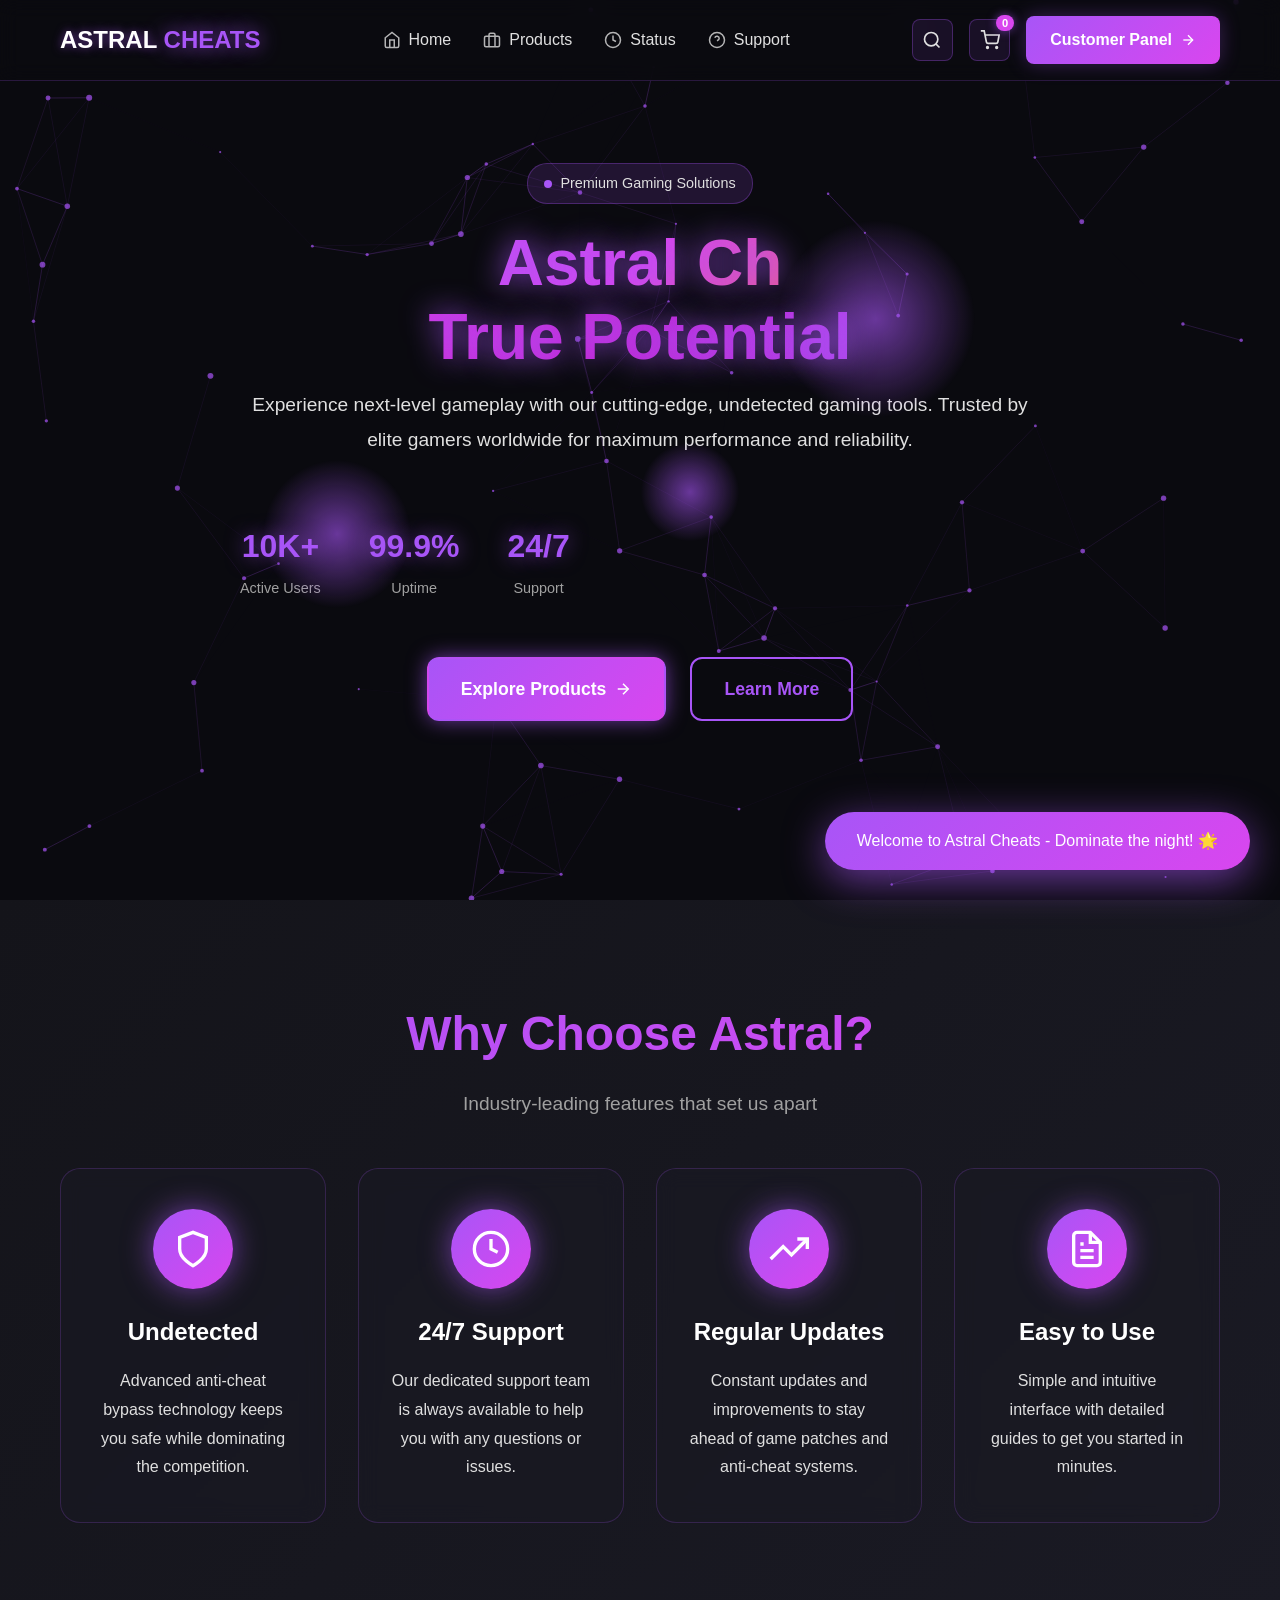
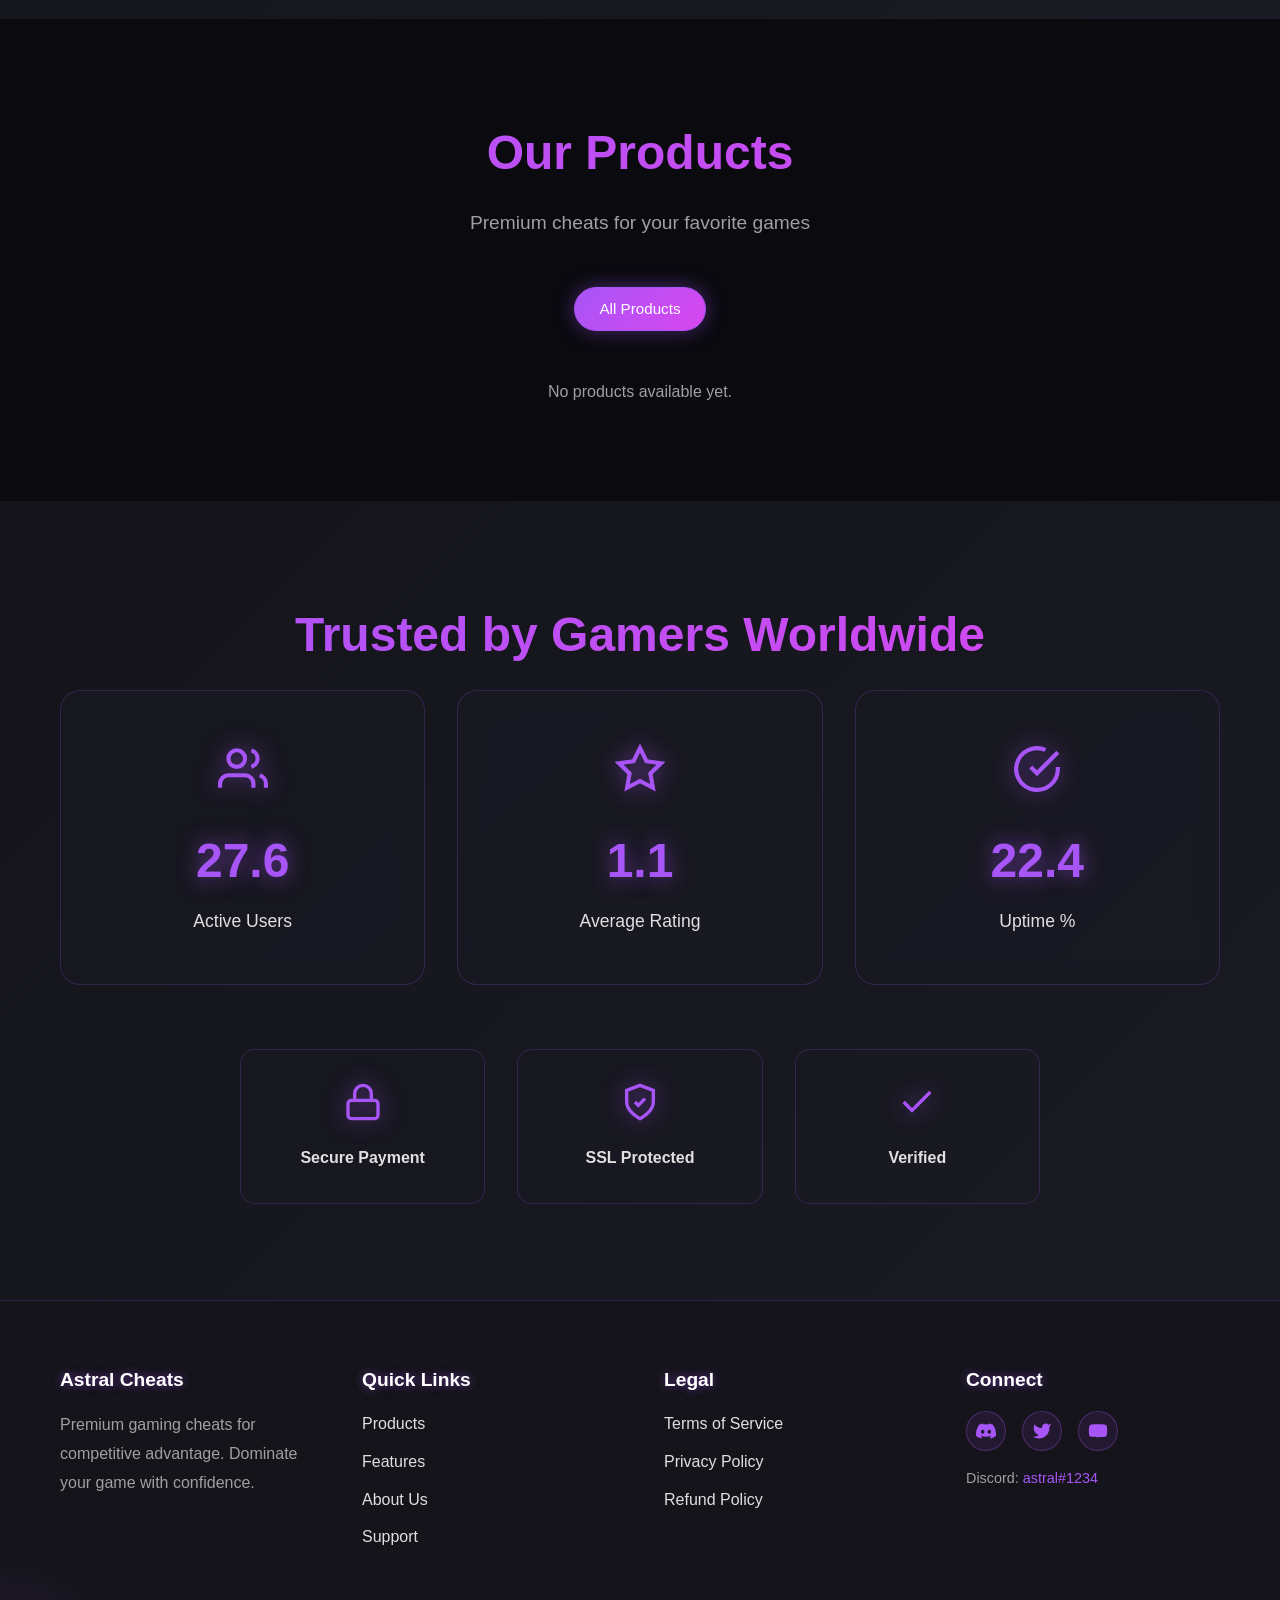
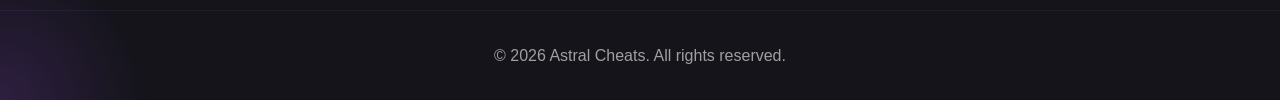
==== commit d3e9deb6: "Complete redesign of admin panel and product modal Co-authored-by: KonvyBBy <207408512+KonvyBBy@user" ====
--- a/index.html
+++ b/index.html
@@ -215,19 +215,18 @@
             <button class="product-modal-close" id="close-product-modal">&times;</button>
             <div class="product-modal-body">
                 <div class="product-modal-header">
-                    <div class="product-modal-image-wrapper">
-                        <img id="modal-product-image" src="" alt="Product Image" />
+                    <div class="product-modal-title-section">
+                        <div class="product-modal-info">
+                            <h2 id="modal-product-name"></h2>
+                        </div>
                         <div class="product-modal-badge" id="modal-product-badge"></div>
                     </div>
-                    <div class="product-modal-info">
-                        <h2 id="modal-product-name"></h2>
-                        <div class="product-modal-meta">
-                            <div class="product-modal-status" id="modal-product-status"></div>
-                            <div class="product-modal-stats">
-                                <div class="stat-item">
-                                    <span class="stat-icon">⭐</span>
-                                    <span class="stat-value" id="modal-product-rating">4.8</span>
-                                </div>
+                    <div class="product-modal-meta">
+                        <div class="product-modal-status" id="modal-product-status"></div>
+                        <div class="product-modal-stats">
+                            <div class="stat-item">
+                                <span class="stat-icon">⭐</span>
+                                <span class="stat-value" id="modal-product-rating">4.8</span>
                             </div>
                         </div>
                     </div>
--- a/css/styles.css
+++ b/css/styles.css
@@ -871,6 +871,38 @@
         grid-template-columns: 1fr;
     }
     
+    .products-grid {
+        gap: 1.5rem;
+    }
+    
+    .product-card {
+        padding: 1.5rem;
+    }
+    
+    .product-header {
+        flex-direction: column;
+        align-items: flex-start;
+        gap: 0.5rem;
+    }
+    
+    .product-badge {
+        position: static;
+        display: inline-block;
+        margin-bottom: 0.5rem;
+    }
+    
+    .product-title {
+        font-size: 1.3rem;
+    }
+    
+    .product-features {
+        padding-left: 1rem;
+    }
+    
+    .feature-card {
+        padding: 1.5rem;
+    }
+    
     .footer-container {
         grid-template-columns: 1fr;
         text-align: center;
@@ -1081,23 +1113,24 @@
 
 .product-modal-content {
     position: relative;
-    max-width: 900px;
-    margin: 50px auto;
-    background: var(--bg-tertiary);
-    border: 2px solid rgba(168, 85, 247, 0.3);
-    border-radius: 25px;
-    max-height: 90vh;
+    max-width: 1100px;
+    margin: 30px auto;
+    background: linear-gradient(135deg, #1a1a24 0%, #1e1e2a 100%);
+    border: 1px solid rgba(168, 85, 247, 0.2);
+    border-radius: 20px;
+    max-height: 92vh;
     overflow-y: auto;
     animation: modalSlideIn 0.4s ease;
+    box-shadow: 0 20px 60px rgba(0, 0, 0, 0.5);
 }
 
 @keyframes modalSlideIn {
     from {
-        transform: translateY(-50px);
+        transform: scale(0.95) translateY(-20px);
         opacity: 0;
     }
     to {
-        transform: translateY(0);
+        transform: scale(1) translateY(0);
         opacity: 1;
     }
 }
@@ -1106,121 +1139,136 @@
     position: absolute;
     top: 20px;
     right: 20px;
-    width: 40px;
-    height: 40px;
-    background: rgba(168, 85, 247, 0.2);
-    border: 2px solid var(--primary-purple);
-    border-radius: 50%;
-    color: var(--text-primary);
+    width: 44px;
+    height: 44px;
+    background: rgba(239, 68, 68, 0.1);
+    border: 2px solid rgba(239, 68, 68, 0.3);
+    border-radius: 12px;
+    color: #ef4444;
     font-size: 1.5rem;
     cursor: pointer;
     transition: all 0.3s ease;
     z-index: 10;
+    display: flex;
+    align-items: center;
+    justify-content: center;
 }
 
 .product-modal-close:hover {
-    background: var(--primary-purple);
-    transform: rotate(90deg);
+    background: rgba(239, 68, 68, 0.2);
+    border-color: #ef4444;
+    transform: scale(1.1);
 }
 
 .product-modal-body {
-    padding: 2rem;
+    padding: 2.5rem;
 }
 
 .product-modal-header {
-    display: grid;
-    grid-template-columns: 300px 1fr;
-    gap: 2rem;
+    display: flex;
+    flex-direction: column;
+    gap: 1.5rem;
     margin-bottom: 2rem;
+    padding-bottom: 2rem;
+    border-bottom: 1px solid rgba(168, 85, 247, 0.15);
+}
+
+.product-modal-title-section {
+    display: flex;
+    align-items: center;
+    justify-content: space-between;
 }
 
 .product-modal-image-wrapper {
-    position: relative;
-}
-
-.product-modal-image-wrapper img {
-    width: 100%;
-    height: 250px;
-    object-fit: cover;
-    border-radius: 15px;
-    border: 2px solid rgba(168, 85, 247, 0.3);
+    display: none;
 }
 
 .product-modal-badge {
-    position: absolute;
-    top: 10px;
-    right: 10px;
-    background: var(--gradient-primary);
-    padding: 0.4rem 0.8rem;
-    border-radius: 15px;
-    font-size: 0.8rem;
+    display: inline-block;
+    background: linear-gradient(135deg, rgba(168, 85, 247, 0.2) 0%, rgba(217, 70, 239, 0.2) 100%);
+    padding: 0.5rem 1rem;
+    border-radius: 10px;
+    font-size: 0.85rem;
     font-weight: 600;
+    border: 1px solid rgba(168, 85, 247, 0.3);
+    color: var(--primary-purple);
 }
 
 .product-modal-info h2 {
-    font-size: 2.5rem;
-    color: var(--text-primary);
-    margin-bottom: 1rem;
-    text-shadow: 0 0 20px var(--glow-purple);
+    font-size: 2.8rem;
+    color: var(--text-primary);
+    margin: 0;
+    font-weight: 700;
+    background: linear-gradient(135deg, #fff 0%, #a855f7 100%);
+    -webkit-background-clip: text;
+    -webkit-text-fill-color: transparent;
+    background-clip: text;
 }
 
 .product-modal-meta {
     display: flex;
-    flex-direction: column;
-    gap: 1rem;
+    align-items: center;
+    gap: 1.5rem;
+    flex-wrap: wrap;
 }
 
 .product-modal-status {
-    display: inline-block;
+    display: inline-flex;
+    align-items: center;
     padding: 0.5rem 1rem;
-    border-radius: 15px;
+    border-radius: 10px;
     font-weight: 600;
-    width: fit-content;
+    font-size: 0.9rem;
 }
 
 .product-modal-status.status-working {
-    background: rgba(34, 197, 94, 0.2);
+    background: rgba(34, 197, 94, 0.15);
     color: #22c55e;
-    border: 1px solid #22c55e;
+    border: 1.5px solid rgba(34, 197, 94, 0.4);
 }
 
 .product-modal-status.status-caution {
-    background: rgba(249, 115, 22, 0.2);
+    background: rgba(249, 115, 22, 0.15);
     color: #f97316;
-    border: 1px solid #f97316;
+    border: 1.5px solid rgba(249, 115, 22, 0.4);
 }
 
 .product-modal-status.status-updating {
-    background: rgba(59, 130, 246, 0.2);
+    background: rgba(59, 130, 246, 0.15);
     color: #3b82f6;
-    border: 1px solid #3b82f6;
+    border: 1.5px solid rgba(59, 130, 246, 0.4);
 }
 
 .product-modal-status.status-offline {
-    background: rgba(239, 68, 68, 0.2);
+    background: rgba(239, 68, 68, 0.15);
     color: #ef4444;
-    border: 1px solid #ef4444;
+    border: 1.5px solid rgba(239, 68, 68, 0.4);
 }
 
 .product-modal-stats {
-    display: flex;
-    gap: 2rem;
+    display: inline-flex;
+    align-items: center;
+    gap: 0.5rem;
 }
 
 .product-modal-stats .stat-item {
-    display: flex;
-    align-items: center;
-    gap: 0.5rem;
-    font-size: 1.1rem;
+    display: inline-flex;
+    align-items: center;
+    gap: 0.3rem;
+    font-size: 1rem;
+    color: var(--text-secondary);
+    background: transparent;
+    padding: 0;
 }
 
 .product-modal-stats .stat-icon {
-    font-size: 1.3rem;
+    font-size: 1.2rem;
 }
 
 .product-modal-stats .stat-value {
-    font-weight: 600;
-    color: var(--primary-purple);
+    font-weight: 700;
+    color: #fbbf24;
+    font-size: 1.15rem;
 }
 
 .product-modal-description {
@@ -1228,116 +1276,140 @@
     line-height: 1.8;
     margin-bottom: 2rem;
     font-size: 1.05rem;
+    padding: 1.5rem;
+    background: rgba(168, 85, 247, 0.05);
+    border-radius: 12px;
+    border-left: 3px solid var(--primary-purple);
 }
 
 .product-modal-features {
-    margin-bottom: 2rem;
+    margin-bottom: 2.5rem;
 }
 
 .product-modal-features h3 {
     font-size: 1.5rem;
     color: var(--text-primary);
-    margin-bottom: 1rem;
+    margin-bottom: 1.2rem;
+    font-weight: 600;
 }
 
 .product-modal-features ul {
     list-style: none;
     display: grid;
-    grid-template-columns: repeat(auto-fit, minmax(250px, 1fr));
-    gap: 0.8rem;
+    grid-template-columns: repeat(auto-fit, minmax(280px, 1fr));
+    gap: 1rem;
 }
 
 .product-modal-features li {
-    padding: 0.8rem 1rem;
-    background: rgba(168, 85, 247, 0.1);
-    border-left: 3px solid var(--primary-purple);
-    border-radius: 8px;
+    padding: 1rem 1.25rem;
+    background: linear-gradient(135deg, rgba(168, 85, 247, 0.08) 0%, rgba(168, 85, 247, 0.03) 100%);
+    border: 1px solid rgba(168, 85, 247, 0.2);
+    border-radius: 10px;
     color: var(--text-secondary);
+    font-size: 0.95rem;
+    transition: all 0.2s ease;
+    display: flex;
+    align-items: center;
+    gap: 0.75rem;
+}
+
+.product-modal-features li:hover {
+    transform: translateX(5px);
+    border-color: rgba(168, 85, 247, 0.4);
+    background: linear-gradient(135deg, rgba(168, 85, 247, 0.12) 0%, rgba(168, 85, 247, 0.06) 100%);
 }
 
 .product-modal-features li::before {
-    content: '✓ ';
-    color: var(--primary-purple);
+    content: '✓';
+    color: #22c55e;
     font-weight: 700;
-    margin-right: 0.5rem;
+    font-size: 1.2rem;
+    flex-shrink: 0;
 }
 
 .product-modal-pricing {
-    background: rgba(26, 26, 36, 0.6);
+    background: linear-gradient(135deg, rgba(26, 26, 36, 0.8) 0%, rgba(30, 30, 42, 0.8) 100%);
     padding: 2rem;
-    border-radius: 15px;
-    border: 2px solid rgba(168, 85, 247, 0.2);
+    border-radius: 16px;
+    border: 1px solid rgba(168, 85, 247, 0.25);
 }
 
 .product-modal-pricing h3 {
-    font-size: 1.5rem;
+    font-size: 1.6rem;
     color: var(--text-primary);
     margin-bottom: 1.5rem;
     text-align: center;
+    font-weight: 600;
 }
 
 .duration-options {
     display: grid;
-    grid-template-columns: repeat(auto-fit, minmax(150px, 1fr));
+    grid-template-columns: repeat(auto-fit, minmax(160px, 1fr));
     gap: 1rem;
     margin-bottom: 2rem;
 }
 
 .duration-option {
-    padding: 1.2rem;
-    background: rgba(168, 85, 247, 0.1);
-    border: 2px solid rgba(168, 85, 247, 0.3);
-    border-radius: 15px;
+    padding: 1.5rem 1rem;
+    background: linear-gradient(135deg, rgba(168, 85, 247, 0.1) 0%, rgba(168, 85, 247, 0.05) 100%);
+    border: 2px solid rgba(168, 85, 247, 0.2);
+    border-radius: 14px;
     cursor: pointer;
     transition: all 0.3s ease;
     text-align: center;
+    position: relative;
 }
 
 .duration-option:hover {
+    border-color: rgba(168, 85, 247, 0.5);
+    transform: translateY(-4px);
+    box-shadow: 0 8px 25px rgba(168, 85, 247, 0.25);
+    background: linear-gradient(135deg, rgba(168, 85, 247, 0.15) 0%, rgba(168, 85, 247, 0.08) 100%);
+}
+
+.duration-option.selected {
+    background: linear-gradient(135deg, rgba(168, 85, 247, 0.25) 0%, rgba(217, 70, 239, 0.25) 100%);
     border-color: var(--primary-purple);
-    transform: translateY(-3px);
-    box-shadow: 0 5px 20px var(--glow-purple);
-}
-
-.duration-option.selected {
-    background: var(--gradient-primary);
-    border-color: var(--primary-purple);
-    box-shadow: 0 5px 25px var(--glow-purple-strong);
+    box-shadow: 0 8px 30px rgba(168, 85, 247, 0.4);
+    transform: translateY(-4px);
 }
 
 .duration-header {
     display: flex;
     justify-content: space-between;
     align-items: center;
-    margin-bottom: 0.5rem;
+    margin-bottom: 0.75rem;
 }
 
 .duration-label {
     font-weight: 600;
     color: var(--text-primary);
-    font-size: 0.95rem;
+    font-size: 1rem;
 }
 
 .duration-discount {
-    background: #22c55e;
+    background: linear-gradient(135deg, #22c55e 0%, #16a34a 100%);
     color: white;
-    padding: 0.2rem 0.5rem;
-    border-radius: 10px;
-    font-size: 0.75rem;
+    padding: 0.25rem 0.6rem;
+    border-radius: 8px;
+    font-size: 0.7rem;
     font-weight: 700;
 }
 
 .duration-price {
-    font-size: 1.5rem;
+    font-size: 1.8rem;
     font-weight: 700;
-    color: var(--primary-purple);
+    background: linear-gradient(135deg, #a855f7 0%, #d946ef 100%);
+    -webkit-background-clip: text;
+    -webkit-text-fill-color: transparent;
+    background-clip: text;
 }
 
 .selected-price {
     text-align: center;
     margin-bottom: 1.5rem;
-    padding: 1rem;
-    background: rgba(168, 85, 247, 0.1);
+    padding: 1.25rem;
+    background: rgba(168, 85, 247, 0.12);
     border-radius: 10px;
 }
 
@@ -1704,7 +1776,7 @@
     -webkit-text-fill-color: transparent;
     background-clip: text;
     display: block;
-    font-size: 4rem;
+    font-size: clamp(2.5rem, 6vw, 4rem);
     font-weight: 900;
     line-height: 1.1;
     margin-bottom: 0.2rem;
@@ -1716,7 +1788,7 @@
     -webkit-text-fill-color: transparent;
     background-clip: text;
     display: block;
-    font-size: 4rem;
+    font-size: clamp(2.5rem, 6vw, 4rem);
     font-weight: 900;
     line-height: 1.1;
 }
@@ -1921,6 +1993,28 @@
         justify-content: flex-start;
         padding-bottom: 0.5rem;
     }
+    
+    .category-tab {
+        white-space: nowrap;
+        font-size: 0.9rem;
+        padding: 0.6rem 1rem;
+    }
+    
+    .section-title {
+        font-size: 2rem;
+    }
+    
+    .section-subtitle {
+        font-size: 1rem;
+    }
+    
+    .container {
+        padding: 0 1rem;
+    }
+    
+    section {
+        padding: 3rem 0;
+    }
 }
 
 /* ==================== Animation Keyframes ==================== */
@@ -1947,3 +2041,14 @@
     }
 }
 
+
+/* ==================== Empty State Styles ==================== */
+
+.empty-state-message {
+    text-align: center;
+    color: var(--text-muted);
+    grid-column: 1/-1;
+    padding: 2rem;
+    font-size: 1.1rem;
+}
+
